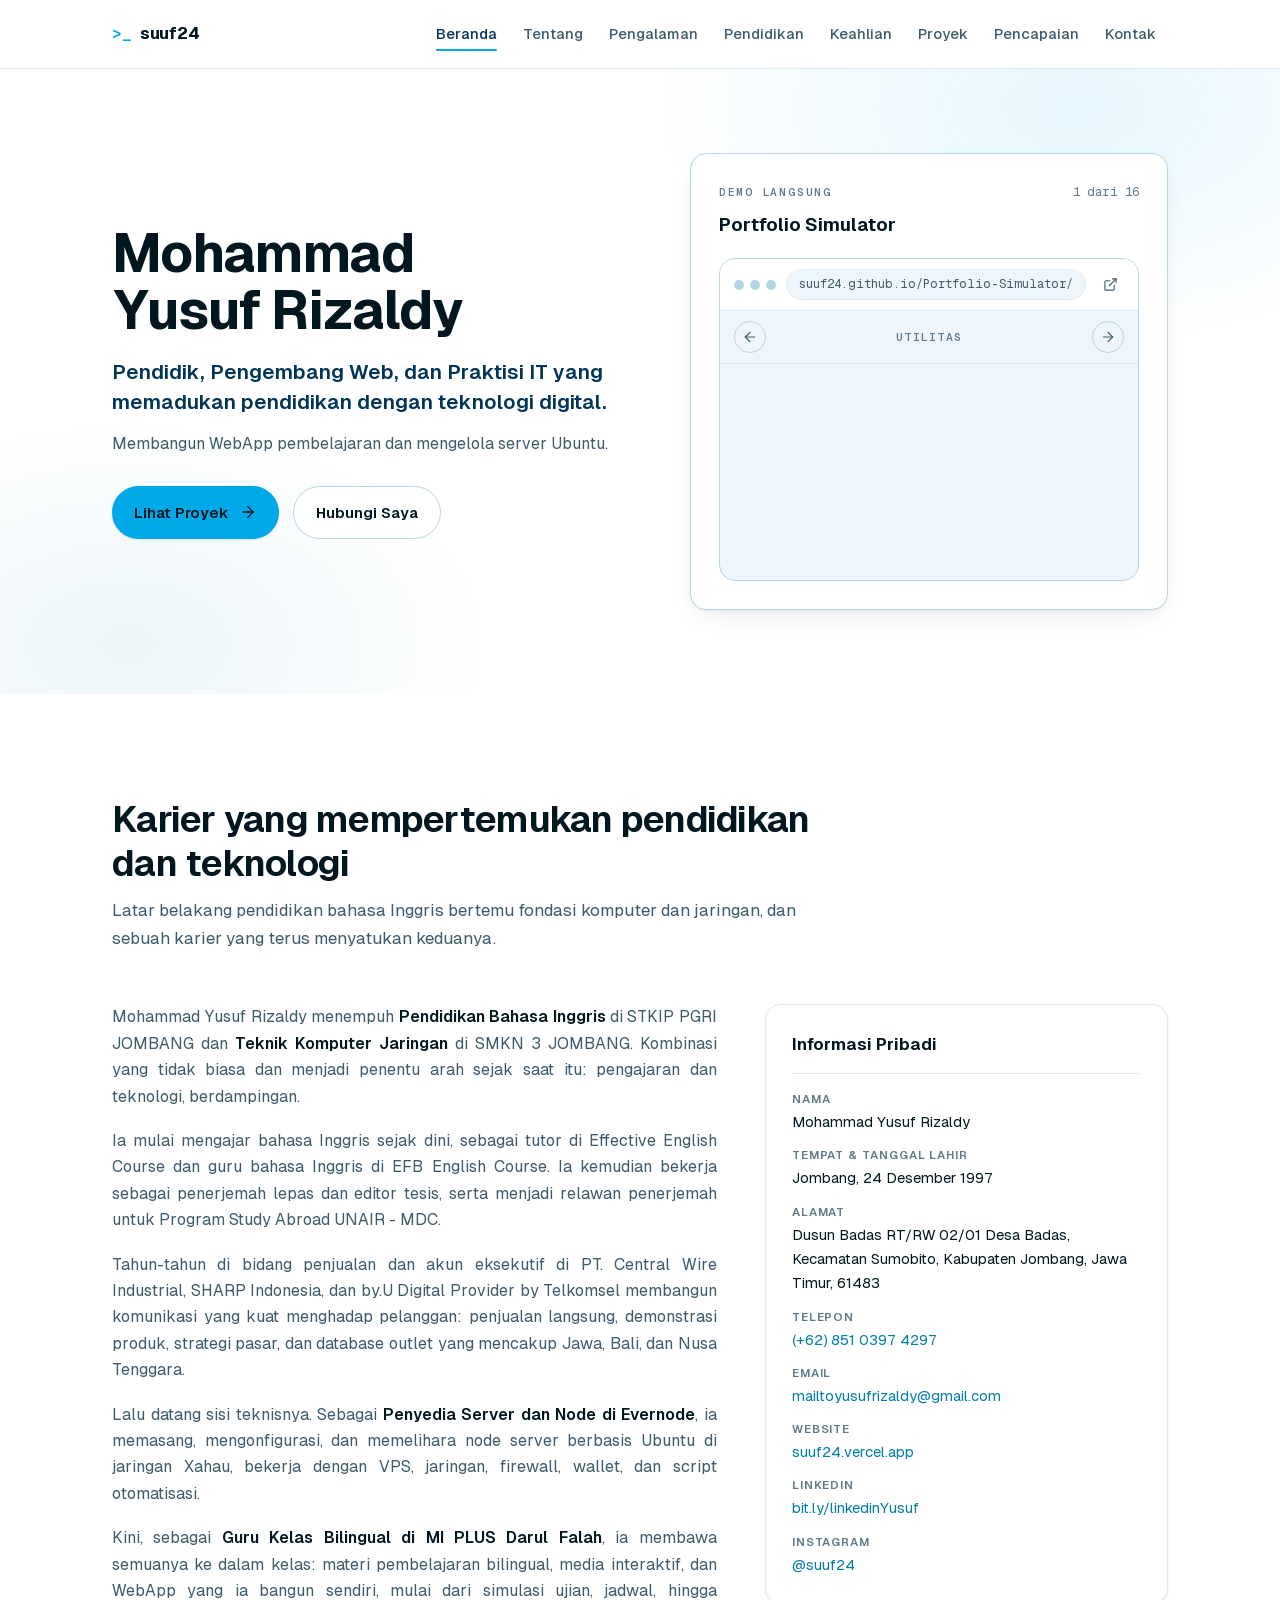
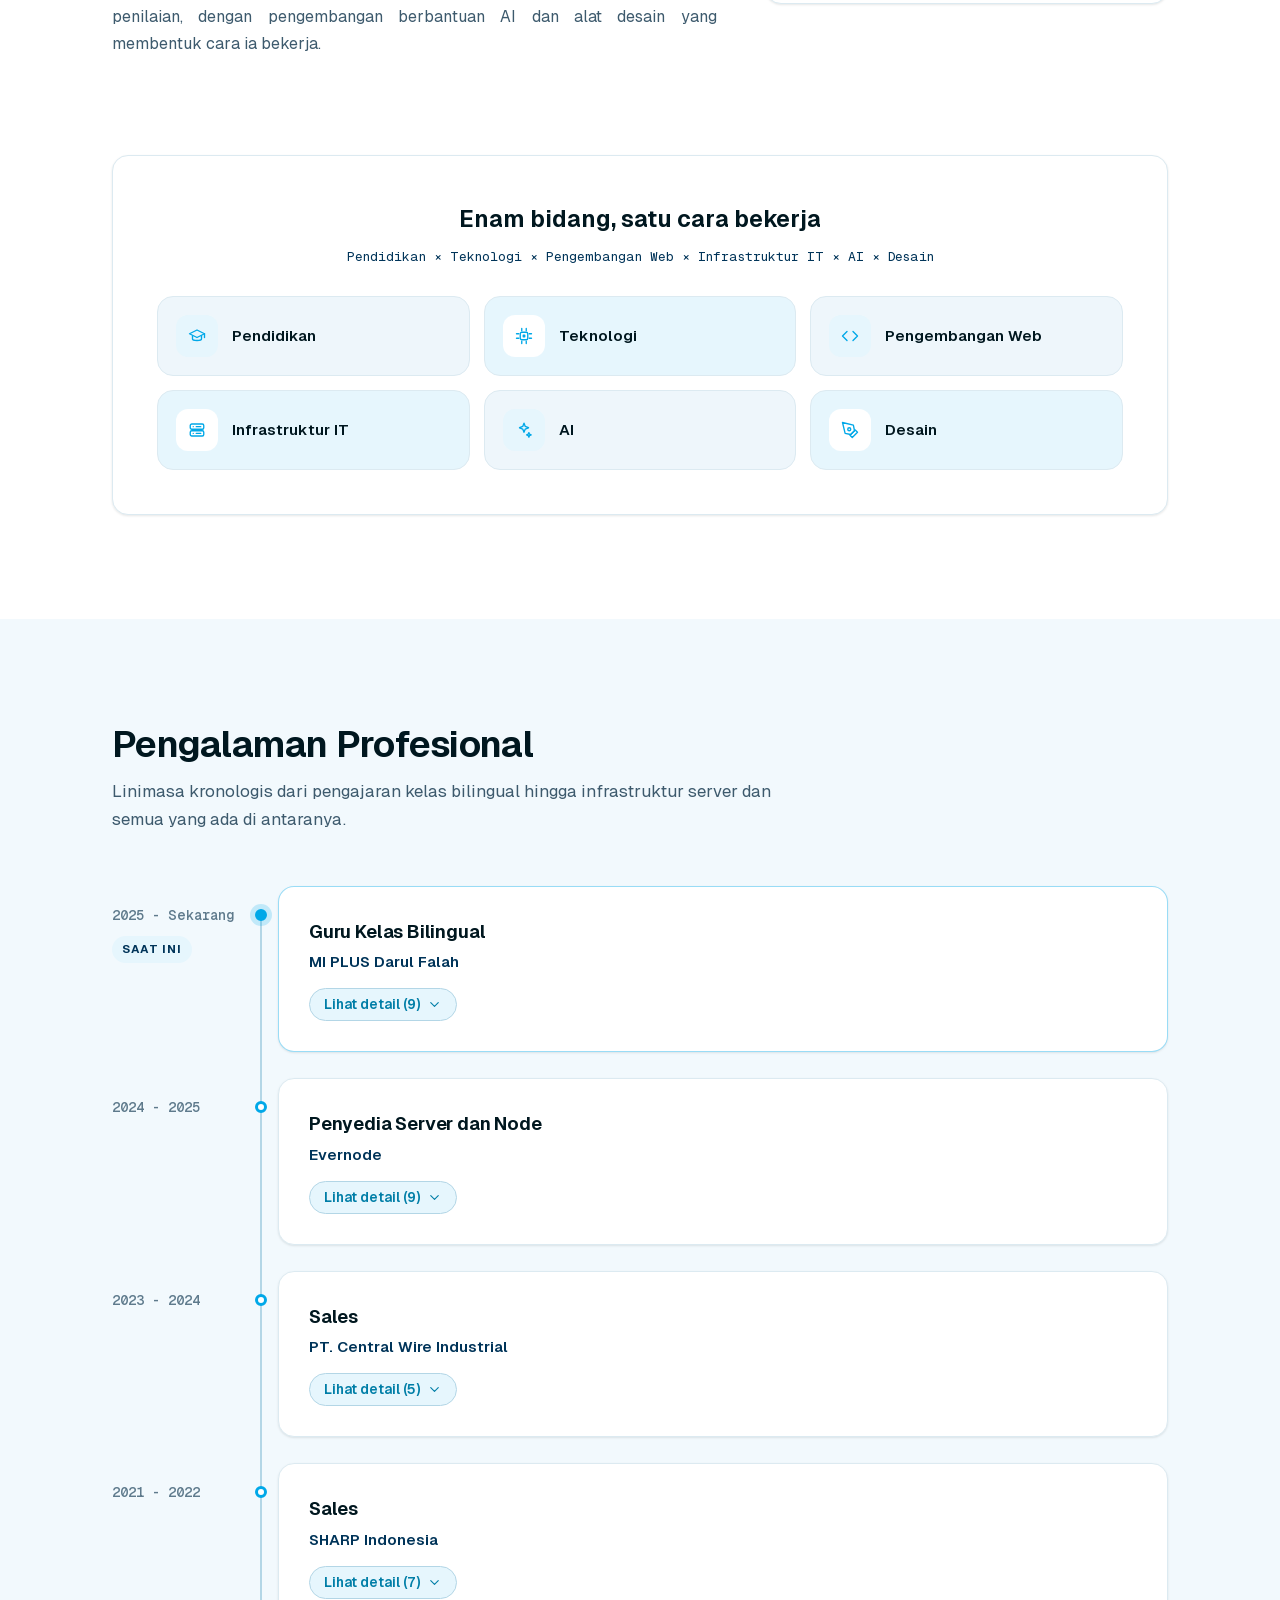
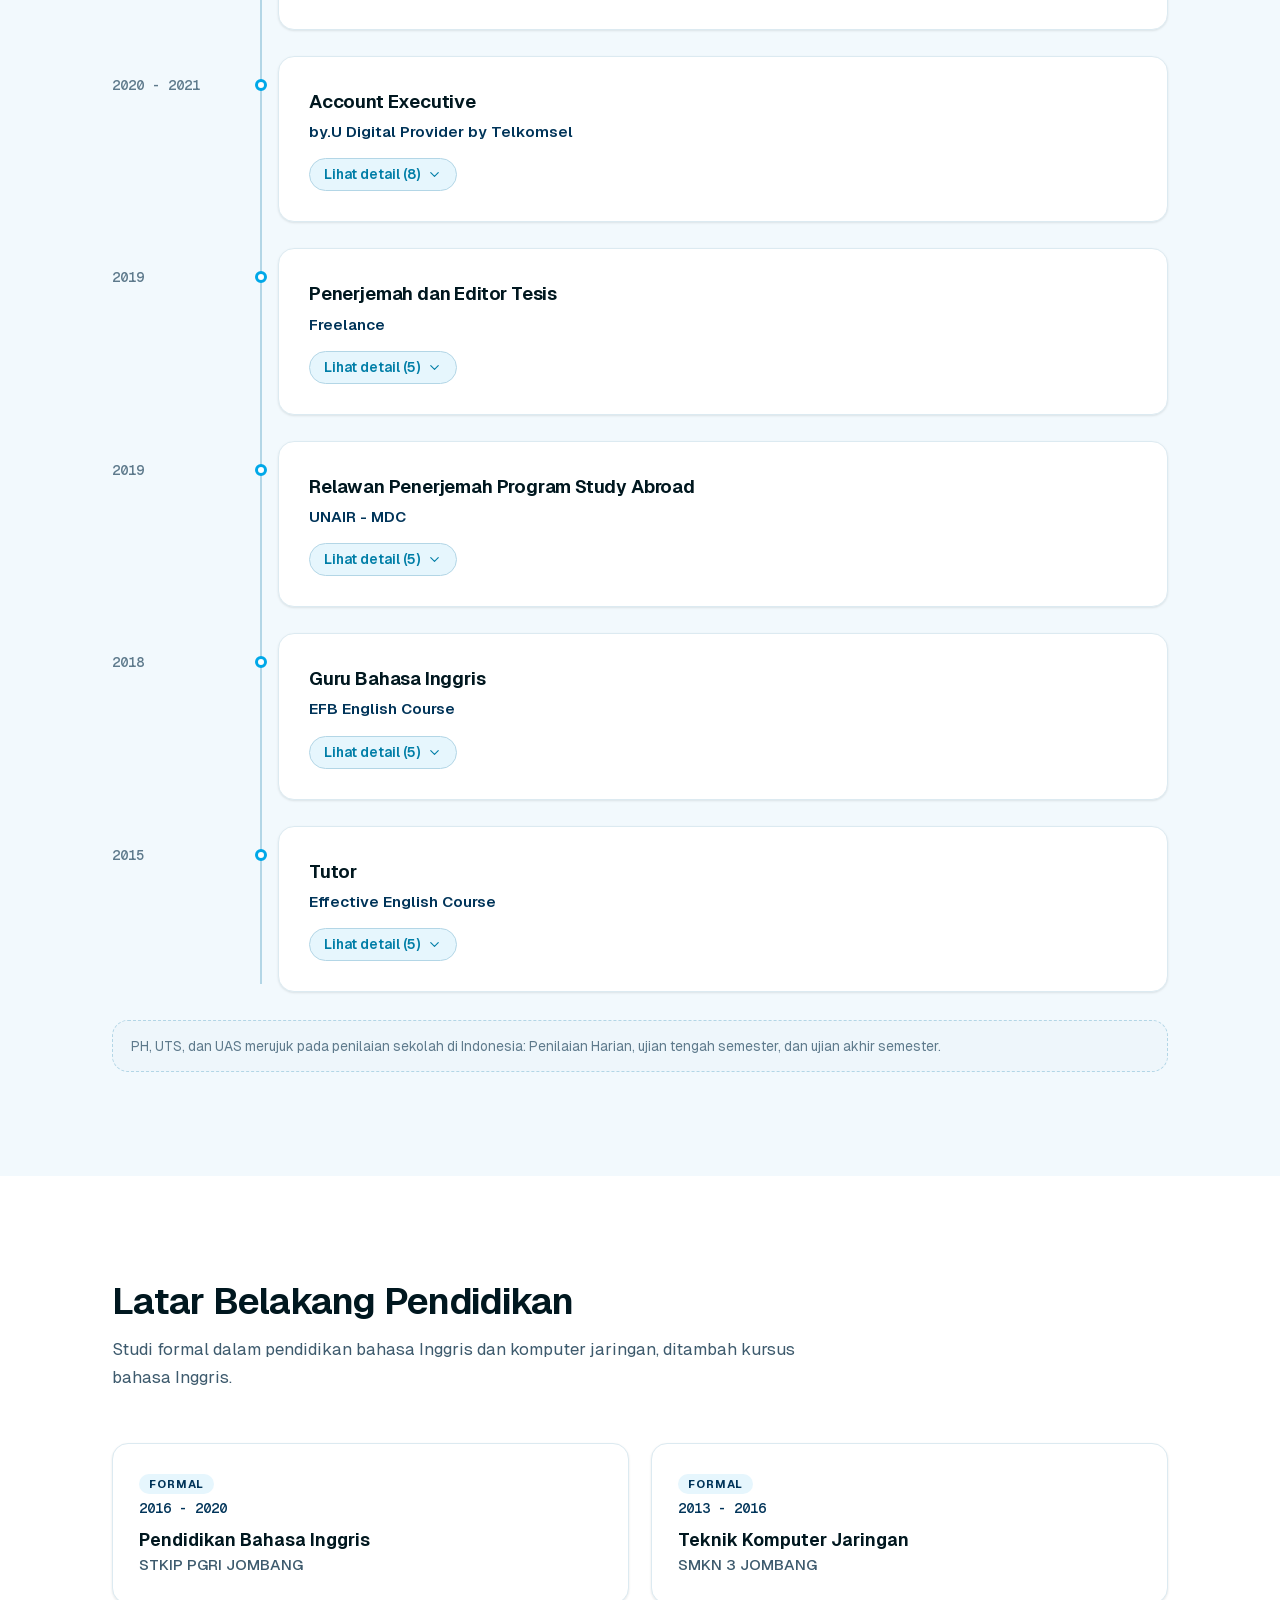
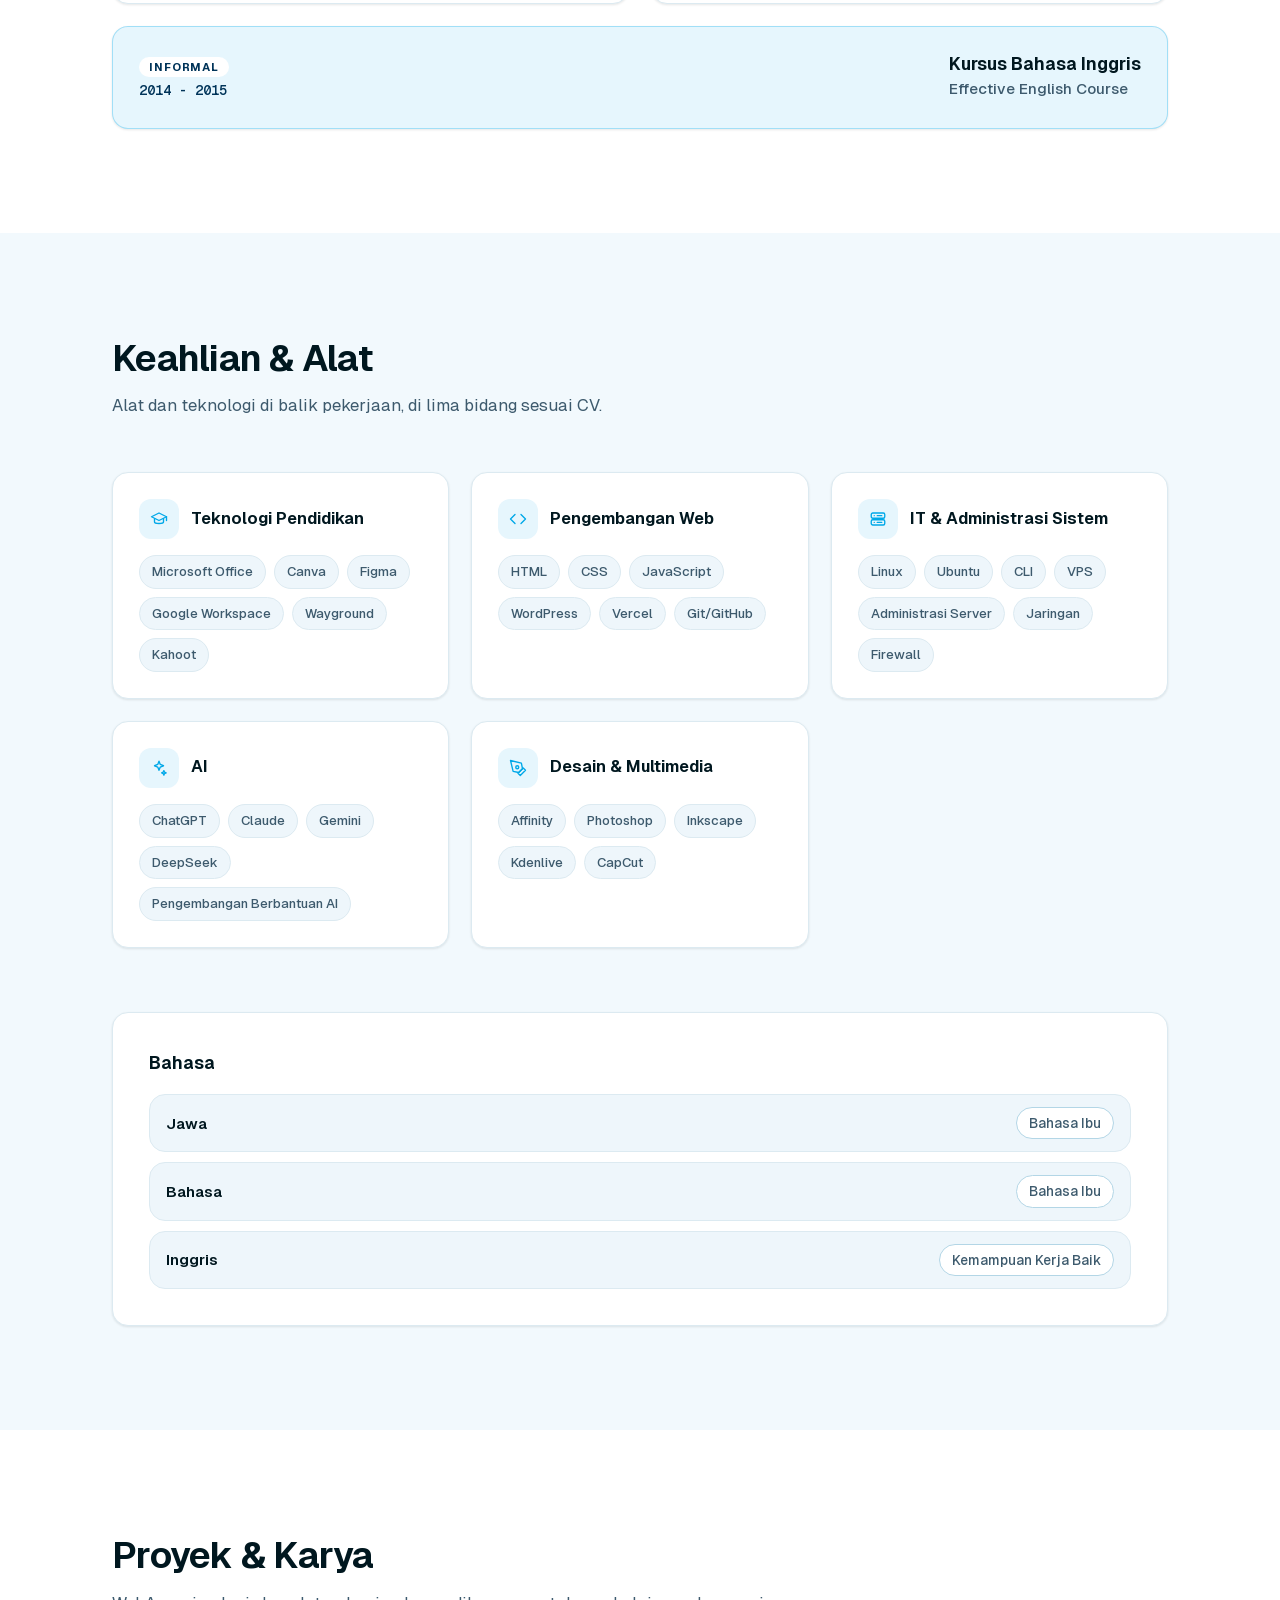
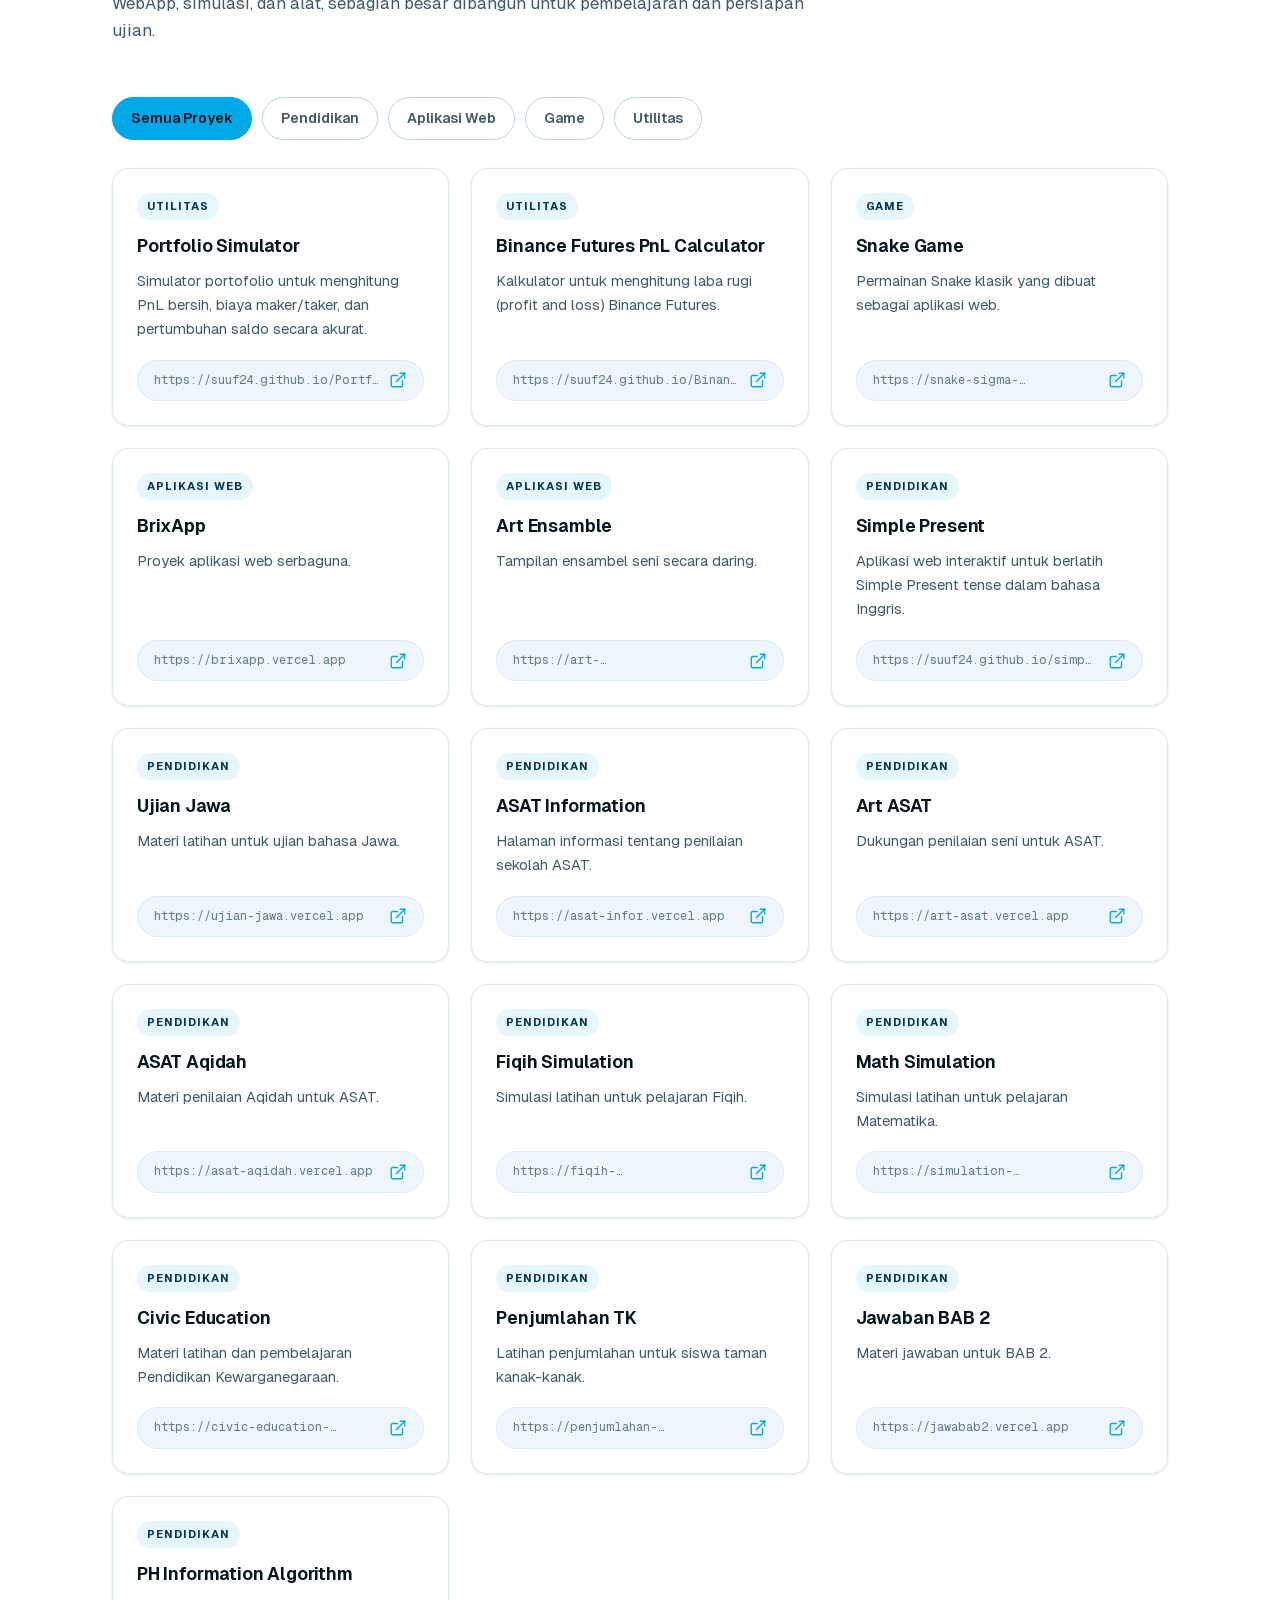
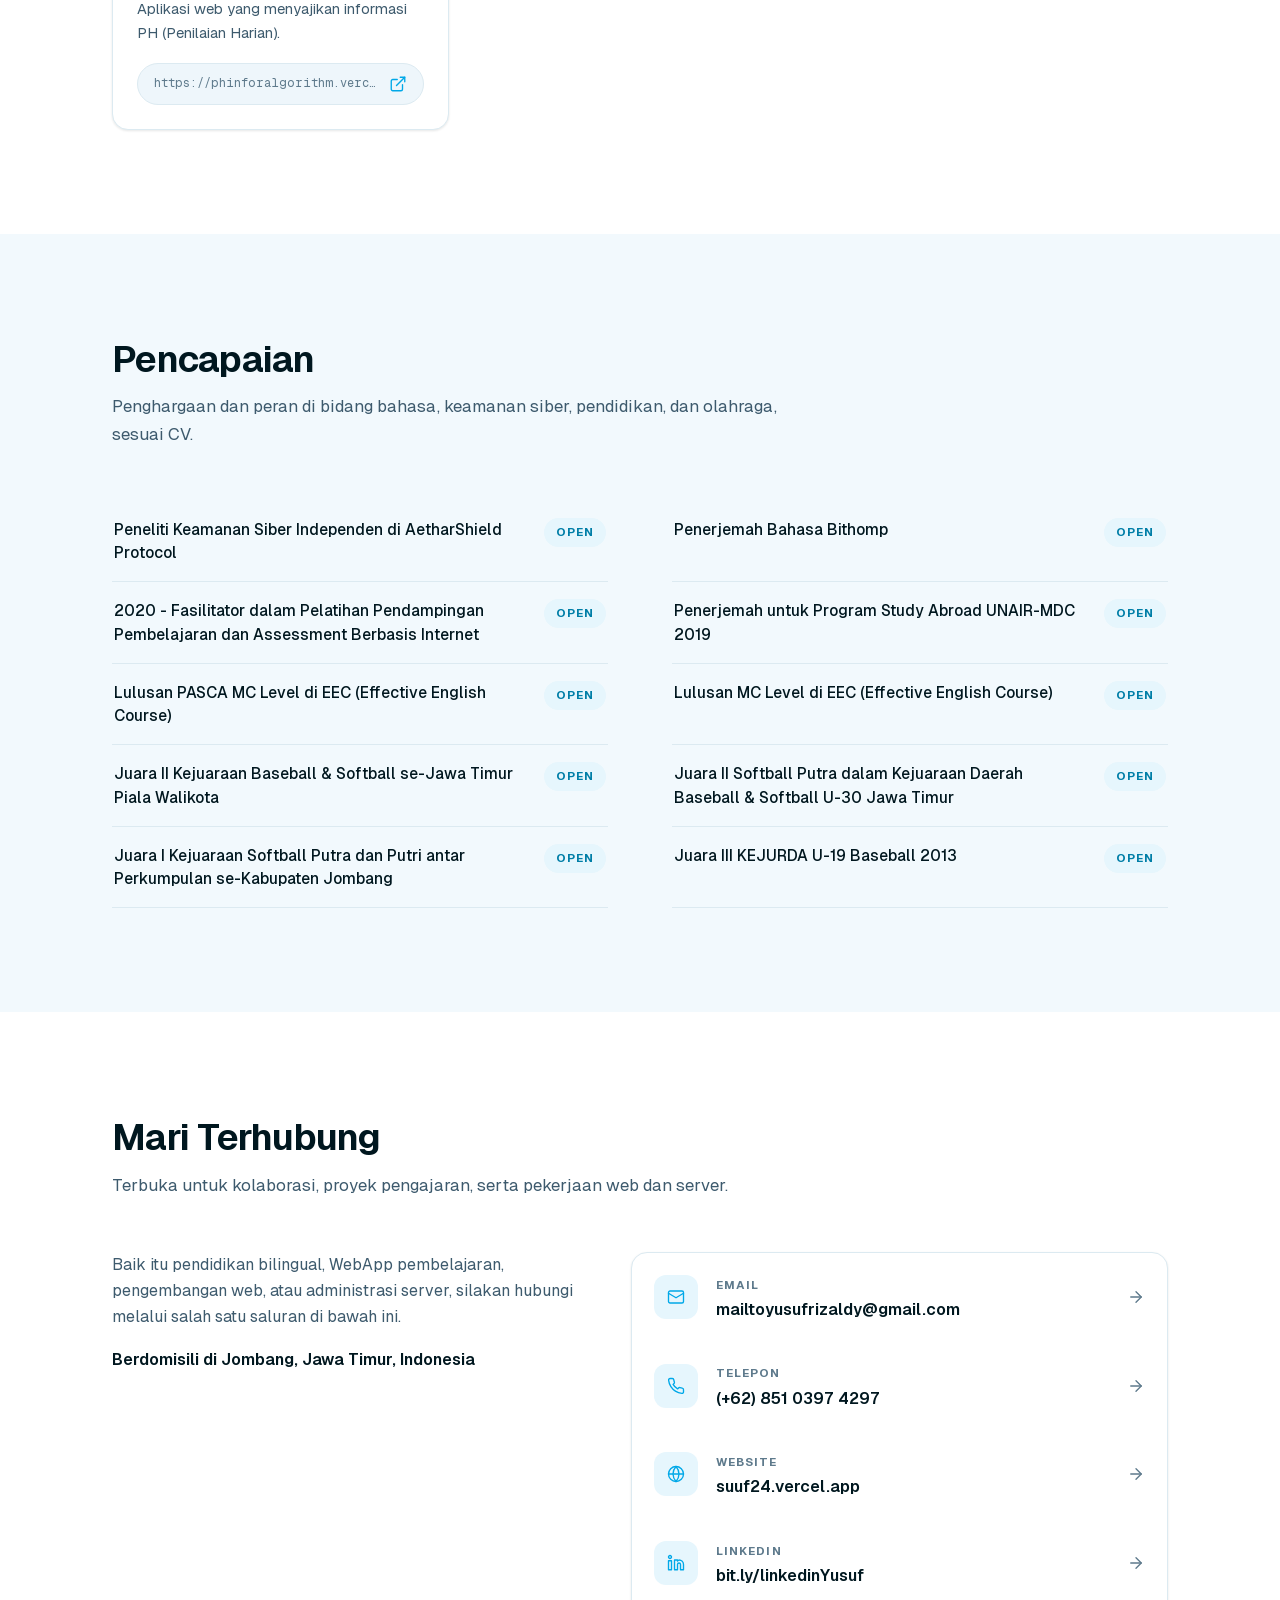
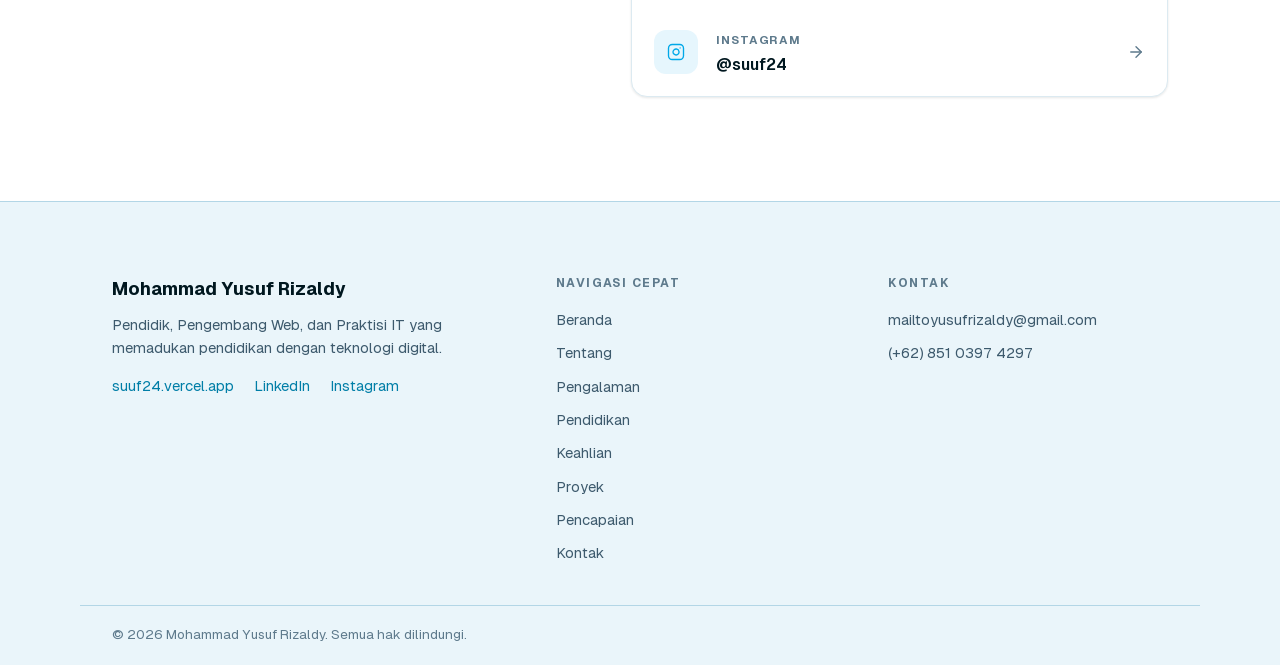
==== v1/index.html @ 939b323a "Tambahkan hero landing baru di root, pindahkan situs lama ke v1/, unggah Curriculum Vitae Landing pe" ====
<!DOCTYPE html>
<html lang="id">
<head>
  <meta charset="UTF-8" />
  <meta name="viewport" content="width=device-width, initial-scale=1.0" />
  <title>Mohammad Yusuf Rizaldy - Pendidik, Pengembang Web &amp; Praktisi IT</title>

  <meta name="description" content="Mohammad Yusuf Rizaldy, pendidik bilingual, pengembang web, dan praktisi IT dari Jombang, Jawa Timur. Memadukan pendidikan dengan teknologi digital: pengajaran bilingual, WebApp pembelajaran, pengembangan web, pengembangan berbantuan AI, dan administrasi server." />
  <meta name="author" content="Mohammad Yusuf Rizaldy" />
  <link rel="canonical" href="https://suuf24.vercel.app/" />

  <!-- Open Graph -->
  <meta property="og:type" content="website" />
  <meta property="og:url" content="https://suuf24.vercel.app/" />
  <meta property="og:title" content="Mohammad Yusuf Rizaldy - Pendidik, Pengembang Web &amp; Praktisi IT" />
  <meta property="og:description" content="Pendidik bilingual, pengembang web, dan praktisi IT yang memadukan pendidikan dengan teknologi digital: pengajaran, WebApp pembelajaran, pengembangan web, pengembangan berbantuan AI, dan administrasi server." />
  <meta property="og:site_name" content="Mohammad Yusuf Rizaldy" />

  <!-- Twitter / X card -->
  <meta name="twitter:card" content="summary" />
  <meta name="twitter:title" content="Mohammad Yusuf Rizaldy - Pendidik, Pengembang Web &amp; Praktisi IT" />
  <meta name="twitter:description" content="Pendidik bilingual, pengembang web, dan praktisi IT yang memadukan pendidikan dengan teknologi digital." />

  <meta name="theme-color" content="#ffffff" />
  <link rel="icon" type="image/svg+xml" href="favicon.svg" />

  <link rel="stylesheet" href="css/styles.css" />
</head>
<body>
  <a class="skip-link" href="#main">Lewati ke konten utama</a>

  <!-- ============ NAVIGASI ============ -->
  <header class="site-header" id="site-header">
    <nav class="nav container" aria-label="Navigasi utama">
      <a class="brand" href="#home" aria-label="Mohammad Yusuf Rizaldy, kembali ke atas">
        <span class="brand-mark" aria-hidden="true">&gt;_</span>
        <span class="brand-name">suuf24</span>
      </a>

      <ul class="nav-list" id="nav-list"></ul>

      <button class="nav-toggle" id="nav-toggle" aria-expanded="false" aria-controls="nav-list">
        <span class="nav-toggle-icon" aria-hidden="true"></span>
        <span class="sr-only">Menu</span>
      </button>
    </nav>
  </header>

  <main id="main">
    <!-- ============ BERANDA ============ -->
    <section class="hero" id="home" aria-labelledby="hero-title">
      <div class="hero-bg" aria-hidden="true"></div>
      <div class="container hero-inner">
        <div class="hero-copy reveal">
          <h1 class="hero-title" id="hero-title">Mohammad<br />Yusuf Rizaldy</h1>
          <p class="hero-positioning">Pendidik, Pengembang Web, dan Praktisi IT yang memadukan pendidikan dengan teknologi digital.</p>
          <p class="hero-intro">Membangun WebApp pembelajaran dan mengelola server Ubuntu.</p>
          <div class="hero-actions">
            <a class="btn btn-primary" href="#projects">
              Lihat Proyek
              <svg class="icon" aria-hidden="true"><use href="#i-arrow-right"></use></svg>
            </a>
            <a class="btn btn-ghost" href="#contact">Hubungi Saya</a>
          </div>
        </div>

        <div class="hero-visual reveal">
          <div class="demo" role="region" aria-label="Pemutar proyek, coba proyek langsung">
            <div class="demo-head">
              <span class="demo-kicker">Demo Langsung</span>
              <span class="demo-count" id="player-count">1 dari 15</span>
            </div>
            <h2 class="demo-title" id="player-name">Simple Present</h2>
            <div class="browser">
              <div class="browser-bar">
                <span class="browser-dots" aria-hidden="true"><i></i><i></i><i></i></span>
                <span class="browser-url" id="player-url"></span>
                <a
                  class="browser-ext"
                  id="player-ext"
                  href="#"
                  target="_blank"
                  rel="noopener noreferrer"
                  aria-label="Buka proyek saat ini di tab baru"
                >
                  <svg class="icon" aria-hidden="true"><use href="#i-external"></use></svg>
                </a>
              </div>
              <div class="browser-toolbar">
                <button type="button" class="browser-nav prev" id="player-prev" aria-label="Proyek sebelumnya">
                  <svg class="icon" aria-hidden="true"><use href="#i-arrow-right"></use></svg>
                </button>
                <span class="browser-cat" id="player-cat">Pendidikan</span>
                <button type="button" class="browser-nav" id="player-next" aria-label="Proyek berikutnya">
                  <svg class="icon" aria-hidden="true"><use href="#i-arrow-right"></use></svg>
                </button>
              </div>
              <div class="browser-viewport">
                <iframe id="player-frame" title="Pratinjau proyek" loading="lazy"></iframe>
                <div class="browser-loading" aria-hidden="true"><span class="browser-loading-bar"></span></div>
              </div>
            </div>
          </div>
        </div>
      </div>
    </section>

    <!-- ============ TENTANG ============ -->
    <section class="section" id="about" aria-labelledby="about-title">
      <div class="container">
        <div class="section-head reveal">
          <h2 class="section-title" id="about-title">Karier yang mempertemukan pendidikan dan teknologi</h2>
          <p class="section-lead">
            Latar belakang pendidikan bahasa Inggris bertemu fondasi komputer dan jaringan, dan sebuah
            karier yang terus menyatukan keduanya.
          </p>
        </div>

        <div class="about-grid">
          <div class="about-story reveal">
            <p>
              Mohammad Yusuf Rizaldy menempuh <strong>Pendidikan Bahasa Inggris</strong> di STKIP PGRI JOMBANG
              dan <strong>Teknik Komputer Jaringan</strong> di SMKN 3 JOMBANG. Kombinasi yang tidak biasa dan
              menjadi penentu arah sejak saat itu: pengajaran dan teknologi, berdampingan.
            </p>
            <p>
              Ia mulai mengajar bahasa Inggris sejak dini, sebagai tutor di Effective English Course dan guru
              bahasa Inggris di EFB English Course. Ia kemudian bekerja sebagai penerjemah lepas dan editor
              tesis, serta menjadi relawan penerjemah untuk Program Study Abroad UNAIR - MDC.
            </p>
            <p>
              Tahun-tahun di bidang penjualan dan akun eksekutif di PT. Central Wire Industrial, SHARP Indonesia,
              dan by.U Digital Provider by Telkomsel membangun komunikasi yang kuat menghadap pelanggan:
              penjualan langsung, demonstrasi produk, strategi pasar, dan database outlet yang mencakup Jawa,
              Bali, dan Nusa Tenggara.
            </p>
            <p>
              Lalu datang sisi teknisnya. Sebagai <strong>Penyedia Server dan Node di Evernode</strong>, ia memasang,
              mengonfigurasi, dan memelihara node server berbasis Ubuntu di jaringan Xahau, bekerja dengan VPS,
              jaringan, firewall, wallet, dan script otomatisasi.
            </p>
            <p>
              Kini, sebagai <strong>Guru Kelas Bilingual di MI PLUS Darul Falah</strong>, ia membawa semuanya ke dalam
              kelas: materi pembelajaran bilingual, media interaktif, dan WebApp yang ia bangun sendiri, mulai dari
              simulasi ujian, jadwal, hingga penilaian, dengan pengembangan berbantuan AI dan alat desain yang
              membentuk cara ia bekerja.
            </p>
          </div>

          <aside class="about-card reveal" aria-label="Informasi pribadi">
            <h3 class="about-card-title">Informasi Pribadi</h3>
            <dl class="info-list" id="personal-info"></dl>
          </aside>
        </div>

        <!-- Konsep irisan bidang -->
        <div class="intersection reveal" aria-labelledby="intersection-title">
          <div class="intersection-head">
            <h3 class="intersection-title" id="intersection-title">Enam bidang, satu cara bekerja</h3>
            <p>Pendidikan &times; Teknologi &times; Pengembangan Web &times; Infrastruktur IT &times; AI &times; Desain</p>
          </div>
          <div class="intersection-grid" id="domains-grid"></div>
        </div>
      </div>
    </section>

    <!-- ============ PENGALAMAN ============ -->
    <section class="section section-alt" id="experience" aria-labelledby="experience-title">
      <div class="container">
        <div class="section-head reveal">
          <h2 class="section-title" id="experience-title">Pengalaman Profesional</h2>
          <p class="section-lead">Linimasa kronologis dari pengajaran kelas bilingual hingga infrastruktur server dan semua yang ada di antaranya.</p>
        </div>
        <div class="timeline" id="experience-list"></div>
        <p class="timeline-note reveal">
          PH, UTS, dan UAS merujuk pada penilaian sekolah di Indonesia: Penilaian Harian,
          ujian tengah semester, dan ujian akhir semester.
        </p>
      </div>
    </section>

    <!-- ============ PENDIDIKAN ============ -->
    <section class="section" id="education" aria-labelledby="education-title">
      <div class="container">
        <div class="section-head reveal">
          <h2 class="section-title" id="education-title">Latar Belakang Pendidikan</h2>
          <p class="section-lead">Studi formal dalam pendidikan bahasa Inggris dan komputer jaringan, ditambah kursus bahasa Inggris.</p>
        </div>
        <div class="edu-grid" id="education-list"></div>
      </div>
    </section>

    <!-- ============ KEAHLIAN ============ -->
    <section class="section section-alt" id="skills" aria-labelledby="skills-title">
      <div class="container">
        <div class="section-head reveal">
          <h2 class="section-title" id="skills-title">Keahlian &amp; Alat</h2>
          <p class="section-lead">Alat dan teknologi di balik pekerjaan, di lima bidang sesuai CV.</p>
        </div>
        <div class="skills-grid" id="skills-list"></div>

        <div class="languages reveal">
          <h3 class="languages-title">Bahasa</h3>
          <ul class="languages-list" id="languages-list"></ul>
        </div>
      </div>
    </section>

    <!-- ============ PROYEK ============ -->
    <section class="section" id="projects" aria-labelledby="projects-title">
      <div class="container">
        <div class="section-head reveal">
          <h2 class="section-title" id="projects-title">Proyek &amp; Karya</h2>
          <p class="section-lead">WebApp, simulasi, dan alat, sebagian besar dibangun untuk pembelajaran dan persiapan ujian.</p>
        </div>

        <div class="filters reveal" role="group" aria-label="Filter proyek" id="project-filters"></div>
        <div class="projects-grid" id="projects-list"></div>
      </div>
    </section>

    <!-- ============ PENCAPAIAN ============ -->
    <section class="section section-alt" id="achievements" aria-labelledby="achievements-title">
      <div class="container">
        <div class="section-head reveal">
          <h2 class="section-title" id="achievements-title">Pencapaian</h2>
          <p class="section-lead">Penghargaan dan peran di bidang bahasa, keamanan siber, pendidikan, dan olahraga, sesuai CV.</p>
        </div>
        <ol class="achievements-list" id="achievements-list"></ol>
      </div>
    </section>

    <!-- ============ KONTAK ============ -->
    <section class="section" id="contact" aria-labelledby="contact-title">
      <div class="container">
        <div class="section-head reveal">
          <h2 class="section-title" id="contact-title">Mari Terhubung</h2>
          <p class="section-lead">Terbuka untuk kolaborasi, proyek pengajaran, serta pekerjaan web dan server.</p>
        </div>

        <div class="contact-grid reveal">
          <div class="contact-intro">
            <p>
              Baik itu pendidikan bilingual, WebApp pembelajaran, pengembangan web, atau administrasi
              server, silakan hubungi melalui salah satu saluran di bawah ini.
            </p>
            <p class="contact-loc">
              Berdomisili di Jombang, Jawa Timur, Indonesia
            </p>
          </div>
          <ul class="contact-list" id="contact-list"></ul>
        </div>
      </div>
    </section>
  </main>

  <!-- ============ FOOTER ============ -->
  <footer class="site-footer" aria-labelledby="footer-title">
    <div class="container footer-grid">
      <div class="footer-brand">
        <p class="footer-name" id="footer-title">Mohammad Yusuf Rizaldy</p>
        <p class="footer-pos">Pendidik, Pengembang Web, dan Praktisi IT yang memadukan pendidikan dengan teknologi digital.</p>
        <p class="footer-links">
          <a href="https://suuf24.vercel.app" target="_blank" rel="noopener noreferrer">suuf24.vercel.app</a>
          <a href="https://bit.ly/linkedinYusuf" target="_blank" rel="noopener noreferrer">LinkedIn</a>
          <a href="https://www.instagram.com/suuf24/" target="_blank" rel="noopener noreferrer">Instagram</a>
        </p>
      </div>
      <nav class="footer-nav" aria-label="Navigasi footer">
        <p class="footer-label">Navigasi Cepat</p>
        <ul id="footer-nav-list"></ul>
      </nav>
      <div class="footer-contact">
        <p class="footer-label">Kontak</p>
        <ul>
          <li><a href="mailto:mailtoyusufrizaldy@gmail.com">mailtoyusufrizaldy@gmail.com</a></li>
          <li><a href="tel:+6285103974297">(+62) 851 0397 4297</a></li>
        </ul>
      </div>
    </div>
    <div class="container footer-bottom">
      <p>&copy; <span id="year">2026</span> Mohammad Yusuf Rizaldy. Semua hak dilindungi.</p>
    </div>
  </footer>

  <!-- ============ SPRITE IKON ============ -->
  <svg xmlns="http://www.w3.org/2000/svg" style="display:none" aria-hidden="true">
    <defs>
      <symbol id="i-education" viewBox="0 0 24 24"><path d="M22 9 12 4 2 9l10 5 10-5z"/><path d="M6 11.5V16c0 1.1 2.7 2 6 2s6-.9 6-2v-4.5"/><path d="M22 9v5"/></symbol>
      <symbol id="i-technology" viewBox="0 0 24 24"><rect x="7" y="7" width="10" height="10" rx="2"/><rect x="11" y="11" width="2" height="2"/><path d="M9 2v3M15 2v3M9 19v3M15 19v3M2 9h3M2 15h3M19 9h3M19 15h3"/></symbol>
      <symbol id="i-web" viewBox="0 0 24 24"><polyline points="8 6 2 12 8 18"/><polyline points="16 6 22 12 16 18"/></symbol>
      <symbol id="i-server" viewBox="0 0 24 24"><rect x="3" y="4" width="18" height="7" rx="2"/><rect x="3" y="13" width="18" height="7" rx="2"/><path d="M7 7.5h.01M7 16.5h.01M11 7.5h6M11 16.5h6"/></symbol>
      <symbol id="i-ai" viewBox="0 0 24 24"><path d="M12 3l1.7 4.3L18 9l-4.3 1.7L12 15l-1.7-4.3L6 9l4.3-1.7L12 3z"/><path d="M18.5 15.5l.9 2.1 2.1.9-2.1.9-.9 2.1-.9-2.1-2.1-.9 2.1-.9.9-2.1z"/></symbol>
      <symbol id="i-design" viewBox="0 0 24 24"><path d="M12 19l7-7 3 3-7 7-3-3z"/><path d="M18 13l-1.5-7.5L2 2l3.5 14.5L13 18l5-5z"/><circle cx="11" cy="11" r="2"/></symbol>
      <symbol id="i-arrow-right" viewBox="0 0 24 24"><line x1="5" y1="12" x2="19" y2="12"/><polyline points="12 5 19 12 12 19"/></symbol>
      <symbol id="i-chevron-down" viewBox="0 0 24 24"><polyline points="6 9 12 15 18 9"/></symbol>
      <symbol id="i-external" viewBox="0 0 24 24"><path d="M18 13v6a2 2 0 0 1-2 2H5a2 2 0 0 1-2-2V8a2 2 0 0 1 2-2h6"/><polyline points="15 3 21 3 21 9"/><line x1="10" y1="14" x2="21" y2="3"/></symbol>
      <symbol id="i-mail" viewBox="0 0 24 24"><rect x="2" y="4" width="20" height="16" rx="2"/><path d="m22 7-10 6L2 7"/></symbol>
      <symbol id="i-phone" viewBox="0 0 24 24"><path d="M22 16.92v3a2 2 0 0 1-2.18 2 19.79 19.79 0 0 1-8.63-3.07 19.5 19.5 0 0 1-6-6A19.79 19.79 0 0 1 2.12 4.18 2 2 0 0 1 4.11 2h3a2 2 0 0 1 2 1.72c.13.96.36 1.9.7 2.81a2 2 0 0 1-.45 2.11L8.09 9.91a16 16 0 0 0 6 6l1.27-1.27a2 2 0 0 1 2.11-.45c.91.34 1.85.57 2.81.7A2 2 0 0 1 22 16.92z"/></symbol>
      <symbol id="i-globe" viewBox="0 0 24 24"><circle cx="12" cy="12" r="10"/><line x1="2" y1="12" x2="22" y2="12"/><path d="M12 2a15.3 15.3 0 0 1 4 10 15.3 15.3 0 0 1-4 10 15.3 15.3 0 0 1-4-10 15.3 15.3 0 0 1 4-10z"/></symbol>
      <symbol id="i-linkedin" viewBox="0 0 24 24"><path d="M16 8a6 6 0 0 1 6 6v7h-4v-7a2 2 0 0 0-2-2 2 2 0 0 0-2 2v7h-4V8h4v1.5A5.98 5.98 0 0 1 16 8z"/><rect x="2" y="9" width="4" height="12"/><circle cx="4" cy="4" r="2"/></symbol>
      <symbol id="i-instagram" viewBox="0 0 24 24"><rect x="2" y="2" width="20" height="20" rx="5"/><path d="M16 11.37A4 4 0 1 1 12.63 8 4 4 0 0 1 16 11.37z"/><line x1="17.5" y1="6.5" x2="17.51" y2="6.5"/></symbol>
    </defs>
  </svg>

  <script src="js/data.js"></script>
  <script src="js/main.js"></script>
</body>
</html>
---- v1/css/styles.css ----
/* ============================================================
   Mohammad Yusuf Rizaldy - Personal Portfolio
   Design system: Geist type, one cyan accent (#00a8e8),
   bright-only palette #ffffff / #00171f / #003459 / #007ea7 / #00a8e8,
   16px cards, pill interactives.
   ============================================================ */

/* ---------- Fonts (self-hosted variable) ---------- */
@font-face {
  font-family: "Geist";
  src: url("../fonts/Geist-Variable.woff2") format("woff2");
  font-weight: 100 900;
  font-style: normal;
  font-display: swap;
}

@font-face {
  font-family: "Geist Mono";
  src: url("../fonts/GeistMono-Variable.woff2") format("woff2");
  font-weight: 100 900;
  font-style: normal;
  font-display: swap;
}

/* ---------- Tokens ---------- */
:root {
  color-scheme: light;

  --bg: #ffffff;
  --bg-alt: #f2f9fd;
  --surface: #ffffff;
  --surface-2: #eef6fb;
  --ink: #00171f;
  --ink-2: #3d5a6d;
  --ink-3: #5e7a8c;
  --line: #dceaf1;
  --line-strong: #b3d6e6;
  --accent: #00a8e8;
  --accent-link: #007ea7;
  --accent-strong: #003459;
  --accent-hover: #0091c2;
  --accent-soft: #e6f6fd;
  --accent-ink: #00171f;

  --header-bg: rgba(255, 255, 255, 0.86);
  --footer-bg: #eaf5fa;
  --footer-line: #b3d6e6;

  --radius-s: 10px;
  --radius-card: 16px;
  --radius-pill: 999px;

  --shadow-s: 0 1px 2px rgba(29, 33, 38, 0.05), 0 1px 3px rgba(29, 33, 38, 0.06);
  --shadow-m: 0 1px 2px rgba(29, 33, 38, 0.04), 0 10px 28px -12px rgba(29, 33, 38, 0.16);
  --shadow-lift: 0 2px 4px rgba(29, 33, 38, 0.05), 0 18px 40px -16px rgba(29, 33, 38, 0.22);

  --font-display: "Geist", ui-sans-serif, system-ui, -apple-system, "Segoe UI", Roboto, Arial, sans-serif;
  --font-body: "Geist", ui-sans-serif, system-ui, -apple-system, "Segoe UI", Roboto, Arial, sans-serif;
  --font-mono: "Geist Mono", ui-monospace, "SF Mono", "Cascadia Code", Consolas, monospace;

  --container: 1120px;
  --header-h: 68px;

  /* satu variabel untuk durasi semua animasi dan transisi; ubah di sini
     untuk mengganti durasi di seluruh situs sekaligus */
  --anim-dur: 0.75s;
}

/* Semua transisi & animasi memakai --anim-dur (default 1.5s). Override
   global ini diletakkan sebelum blok reduced-motion, jadi preferensi
   aksesibilitas tetap menang. */
*,
*::before,
*::after {
  transition-duration: var(--anim-dur) !important;
  animation-duration: var(--anim-dur) !important;
}

/* ---------- Reset ---------- */
*,
*::before,
*::after {
  box-sizing: border-box;
  margin: 0;
  padding: 0;
}

html {
  scroll-behavior: smooth;
  scroll-padding-top: calc(var(--header-h) + 16px);
  -webkit-text-size-adjust: 100%;
}

body {
  font-family: var(--font-body);
  font-size: 1rem;
  line-height: 1.65;
  color: var(--ink);
  background: var(--bg);
  -webkit-font-smoothing: antialiased;
  text-rendering: optimizeLegibility;
}

img,
svg {
  display: block;
  max-width: 100%;
}

a {
  color: var(--accent-link);
  text-decoration: none;
}

ul,
ol {
  list-style: none;
}

button {
  font: inherit;
  cursor: pointer;
  color: inherit;
  background: none;
  border: 0;
}

/* ---------- Accessibility helpers ---------- */
.sr-only {
  position: absolute;
  width: 1px;
  height: 1px;
  padding: 0;
  margin: -1px;
  overflow: hidden;
  clip: rect(0 0 0 0);
  white-space: nowrap;
  border: 0;
}

.skip-link {
  position: fixed;
  top: -100px;
  left: 16px;
  z-index: 200;
  padding: 10px 18px;
  background: var(--accent);
  color: var(--accent-ink);
  border-radius: var(--radius-s);
  font-weight: 600;
  transition: top 0.2s ease;
}

.skip-link:focus {
  top: 12px;
}

:focus-visible {
  outline: 2px solid var(--accent);
  outline-offset: 2px;
  border-radius: 4px;
}

::selection {
  background: var(--accent);
  color: var(--accent-ink);
}

/* ---------- Layout ---------- */
.container {
  width: 100%;
  max-width: var(--container);
  margin-inline: auto;
  padding-inline: clamp(20px, 4vw, 32px);
}

.section {
  padding-block: clamp(64px, 9vw, 104px);
}

.section-alt {
  background: var(--bg-alt);
}

.section-head {
  max-width: 700px;
  margin-bottom: clamp(36px, 5vw, 52px);
}

.section-title {
  font-family: var(--font-display);
  font-size: clamp(1.7rem, 3.4vw, 2.3rem);
  font-weight: 650;
  line-height: 1.18;
  letter-spacing: -0.02em;
  margin-bottom: 12px;
}

.section-lead {
  color: var(--ink-2);
  font-size: 1.05rem;
}

/* ---------- Icons ---------- */
.icon {
  width: 18px;
  height: 18px;
  stroke: currentColor;
  stroke-width: 1.8;
  fill: none;
  stroke-linecap: round;
  stroke-linejoin: round;
  flex-shrink: 0;
}

/* ---------- Header / Nav ---------- */
.site-header {
  position: sticky;
  top: 0;
  z-index: 100;
  background: var(--header-bg);
  -webkit-backdrop-filter: blur(10px);
  backdrop-filter: blur(10px);
  border-bottom: 1px solid var(--line);
}

.site-header.scrolled {
  box-shadow: var(--shadow-s);
}

.nav {
  display: flex;
  align-items: center;
  justify-content: space-between;
  gap: 16px;
  height: var(--header-h);
}

.brand {
  display: inline-flex;
  align-items: center;
  gap: 8px;
  font-family: var(--font-display);
  font-weight: 700;
  font-size: 1.05rem;
  color: var(--ink);
  letter-spacing: -0.01em;
}

.brand-mark {
  font-family: var(--font-mono);
  color: var(--accent);
  font-weight: 600;
}

.nav-list {
  display: flex;
  align-items: center;
  gap: 2px;
}

.nav-list a {
  display: block;
  padding: 8px 12px;
  border-radius: var(--radius-s);
  font-size: 0.92rem;
  font-weight: 500;
  color: var(--ink-2);
  position: relative;
  transition: color 0.18s ease, background-color 0.18s ease;
}

.nav-list a:hover {
  color: var(--ink);
  background: rgba(127, 140, 155, 0.12);
}

.nav-list a.active {
  color: var(--accent-strong);
}

.nav-list a.active::after {
  content: "";
  position: absolute;
  left: 12px;
  right: 12px;
  bottom: 3px;
  height: 2px;
  border-radius: 2px;
  background: var(--accent);
}

.nav-toggle {
  display: none;
  width: 44px;
  height: 44px;
  border-radius: var(--radius-s);
  align-items: center;
  justify-content: center;
  border: 1px solid var(--line-strong);
  background: var(--surface);
}

.nav-toggle-icon,
.nav-toggle-icon::before,
.nav-toggle-icon::after {
  display: block;
  width: 20px;
  height: 2px;
  border-radius: 2px;
  background: var(--ink);
  transition: transform 0.2s ease, opacity 0.2s ease;
  content: "";
}

.nav-toggle-icon::before {
  transform: translateY(-6px);
}

.nav-toggle-icon::after {
  transform: translateY(4px);
}

.nav-toggle[aria-expanded="true"] .nav-toggle-icon {
  background: transparent;
}

.nav-toggle[aria-expanded="true"] .nav-toggle-icon::before {
  transform: rotate(45deg) translateY(0);
}

.nav-toggle[aria-expanded="true"] .nav-toggle-icon::after {
  transform: rotate(-45deg) translateY(0);
}

/* ---------- Buttons ---------- */
.btn {
  display: inline-flex;
  align-items: center;
  justify-content: center;
  gap: 10px;
  padding: 13px 22px;
  border-radius: var(--radius-pill);
  font-weight: 600;
  font-size: 0.95rem;
  transition: transform 0.18s ease, box-shadow 0.18s ease, background-color 0.18s ease,
    border-color 0.18s ease, color 0.18s ease;
}

.btn:active {
  transform: scale(0.98);
}

.btn-sm {
  padding: 9px 16px;
  font-size: 0.88rem;
}

.btn-primary {
  background: var(--accent);
  color: var(--accent-ink);
  box-shadow: var(--shadow-s);
}

.btn-primary:hover {
  background: var(--accent-hover);
  transform: translateY(-1px);
  box-shadow: var(--shadow-m);
}

.btn-ghost {
  border: 1px solid var(--line-strong);
  background: var(--surface);
  color: var(--ink);
}

.btn-ghost:hover {
  border-color: var(--accent);
  color: var(--accent-strong);
  transform: translateY(-1px);
}

/* ---------- Hero ---------- */
.hero {
  position: relative;
  overflow: hidden;
}

.hero-bg {
  position: absolute;
  inset: 0;
  pointer-events: none;
  background:
    radial-gradient(600px 340px at 84% 6%, rgba(0, 168, 232, 0.1), transparent 70%),
    radial-gradient(520px 320px at 10% 92%, rgba(0, 126, 167, 0.08), transparent 70%);
}

.hero-inner {
  position: relative;
  display: grid;
  grid-template-columns: 1.05fr 0.95fr;
  gap: clamp(36px, 6vw, 72px);
  align-items: center;
  padding-block: clamp(44px, 7vw, 84px);
}

.hero-title {
  font-family: var(--font-display);
  font-size: clamp(2.4rem, 5vw, 3.4rem);
  font-weight: 700;
  line-height: 1.06;
  letter-spacing: -0.03em;
  margin-bottom: 18px;
}

.hero-positioning {
  font-family: var(--font-display);
  font-size: clamp(1.05rem, 1.8vw, 1.28rem);
  font-weight: 600;
  line-height: 1.45;
  color: var(--accent-strong);
  max-width: 36ch;
}

.hero-intro {
  margin-top: 14px;
  color: var(--ink-2);
  max-width: 46ch;
}

.hero-actions {
  display: flex;
  flex-wrap: wrap;
  gap: 14px;
  margin-top: 28px;
}

/* Hero visual - real working demo (not a fake screenshot) */
.hero-visual {
  display: flex;
  flex-direction: column;
  gap: 22px;
}

.demo {
  background: var(--surface);
  border: 1px solid var(--line-strong);
  border-radius: var(--radius-card);
  box-shadow: var(--shadow-m);
  padding: clamp(20px, 3vw, 28px);
}

.demo-head {
  display: flex;
  align-items: baseline;
  justify-content: space-between;
  gap: 12px;
}

.demo-kicker {
  font-family: var(--font-mono);
  font-size: 0.7rem;
  font-weight: 600;
  letter-spacing: 0.14em;
  text-transform: uppercase;
  color: var(--ink-3);
}

.demo-count {
  font-family: var(--font-mono);
  font-size: 0.78rem;
  color: var(--ink-3);
  white-space: nowrap;
}

.demo-title {
  font-family: var(--font-display);
  font-size: 1.18rem;
  font-weight: 650;
  margin: 6px 0 18px;
}

/* mini-browser project player - the hero demo is a second browser for the projects */
.browser {
  border: 1px solid var(--line-strong);
  border-radius: var(--radius-card);
  overflow: hidden;
  background: var(--surface-2);
}

.browser-bar {
  display: flex;
  align-items: center;
  gap: 10px;
  padding: 10px 14px;
  border-bottom: 1px solid var(--line);
  background: var(--surface);
}

.browser-dots {
  display: flex;
  gap: 6px;
  flex: none;
}

.browser-dots i {
  width: 10px;
  height: 10px;
  border-radius: 50%;
  background: var(--line-strong);
}

.browser-url {
  flex: 1;
  min-width: 0;
  font-family: var(--font-mono);
  font-size: 0.74rem;
  color: var(--ink-2);
  background: var(--surface-2);
  border: 1px solid var(--line);
  border-radius: var(--radius-pill);
  padding: 5px 12px;
  white-space: nowrap;
  overflow: hidden;
  text-overflow: ellipsis;
}

.browser-ext {
  flex: none;
  display: grid;
  place-items: center;
  width: 28px;
  height: 28px;
  border-radius: 50%;
  color: var(--ink-2);
  transition: color 0.18s ease, background-color 0.18s ease;
}

.browser-ext:hover {
  color: var(--accent);
  background: var(--surface-2);
}

.browser-ext .icon {
  width: 15px;
  height: 15px;
}

.browser-toolbar {
  display: flex;
  align-items: center;
  justify-content: space-between;
  gap: 10px;
  padding: 10px 14px;
  border-bottom: 1px solid var(--line);
}

.browser-nav {
  display: grid;
  place-items: center;
  width: 32px;
  height: 32px;
  border-radius: 50%;
  border: 1px solid var(--line-strong);
  background: var(--surface-2);
  color: var(--ink-2);
  cursor: pointer;
  transition: border-color 0.18s ease, color 0.18s ease, transform 0.18s ease;
}

.browser-nav:hover {
  border-color: var(--accent);
  color: var(--accent);
}

.browser-nav:active {
  transform: scale(0.94);
}

.browser-nav.prev .icon {
  transform: rotate(180deg);
}

.browser-nav .icon {
  width: 16px;
  height: 16px;
}

.browser-cat {
  font-family: var(--font-mono);
  font-size: 0.72rem;
  font-weight: 600;
  letter-spacing: 0.08em;
  text-transform: uppercase;
  color: var(--ink-3);
}

/* The live demo renders each project at a real desktop size and scales it
   down (--scale, 30% by default) so it looks like a miniature real desktop
   rather than a squeezed mobile-width site. --frame-w/h is the project's
   render size (1280x720 by default, or its own design width when set). */
.browser-viewport {
  position: relative;
  width: calc(var(--frame-w, 1280px) * var(--scale, 0.3));
  height: calc(var(--frame-h, 720px) * var(--scale, 0.3));
  margin-inline: auto;
  background: var(--surface-2);
  overflow: hidden;
  transition: opacity 0.16s ease;
}

.browser-viewport.switching {
  opacity: 0.25;
}

/* loading placeholder shown until the embedded project finishes loading */
.browser-loading {
  position: absolute;
  inset: 0;
  display: grid;
  place-items: center;
  background: var(--surface-2);
  z-index: 1;
  transition: opacity 0.2s ease;
}

.browser-loading.hide {
  opacity: 0;
  pointer-events: none;
}

.browser-loading-bar {
  position: relative;
  width: 42%;
  height: 4px;
  border-radius: var(--radius-pill);
  background: var(--line);
  overflow: hidden;
}

.browser-loading-bar::after {
  content: "";
  position: absolute;
  inset: 0;
  width: 40%;
  border-radius: var(--radius-pill);
  background: var(--accent);
  animation: browser-loading 1.1s ease-in-out infinite;
}

@keyframes browser-loading {
  0% {
    transform: translateX(-100%);
  }
  100% {
    transform: translateX(400%);
  }
}

.browser-viewport iframe {
  position: absolute;
  top: 0;
  left: 0;
  width: var(--frame-w, 1280px);
  height: var(--frame-h, 720px);
  transform: scale(var(--scale, 0.3));
  transform-origin: 0 0;
  border: 0;
  display: block;
  /* while the cursor is over the demo, scroll stays inside the mini-browser:
     its own content scrolls, but the main page never chains along */
  overscroll-behavior: contain;
}

/* ---------- About ---------- */
.about-grid {
  display: grid;
  grid-template-columns: 1.5fr 1fr;
  gap: clamp(28px, 4vw, 48px);
  align-items: start;
}

.about-story p {
  margin-bottom: 18px;
  color: var(--ink-2);
  text-align: justify;
  text-justify: inter-word;
}

.about-story strong {
  color: var(--ink);
  font-weight: 600;
}

.about-card {
  background: var(--surface);
  border: 1px solid var(--line);
  border-radius: var(--radius-card);
  padding: 26px;
  box-shadow: var(--shadow-s);
  position: sticky;
  top: calc(var(--header-h) + 24px);
}

.about-card-title {
  font-family: var(--font-display);
  font-size: 1.05rem;
  font-weight: 650;
  margin-bottom: 16px;
  padding-bottom: 14px;
  border-bottom: 1px solid var(--line);
}

.info-list {
  display: grid;
  gap: 12px;
}

.info-list div {
  display: flex;
  flex-direction: column;
  gap: 1px;
}

.info-list dt {
  font-size: 0.72rem;
  font-weight: 600;
  letter-spacing: 0.08em;
  text-transform: uppercase;
  color: var(--ink-3);
}

.info-list dd {
  font-size: 0.92rem;
  color: var(--ink);
  overflow-wrap: anywhere;
}

.info-list dd a:hover {
  text-decoration: underline;
}

/* Intersection concept */
.intersection {
  margin-top: clamp(48px, 7vw, 80px);
  border: 1px solid var(--line);
  border-radius: var(--radius-card);
  background: var(--surface);
  padding: clamp(28px, 5vw, 44px);
  box-shadow: var(--shadow-s);
}

.intersection-head {
  text-align: center;
  margin-bottom: 28px;
}

.intersection-title {
  font-family: var(--font-display);
  font-size: clamp(1.2rem, 2.4vw, 1.45rem);
  font-weight: 650;
  margin-bottom: 8px;
}

.intersection-head p {
  font-family: var(--font-mono);
  font-size: 0.82rem;
  color: var(--accent-strong);
}

.intersection-grid {
  display: grid;
  grid-template-columns: repeat(3, 1fr);
  gap: 14px;
}

.domain-card {
  display: flex;
  align-items: center;
  gap: 14px;
  padding: 18px;
  border: 1px solid var(--line);
  border-radius: var(--radius-card);
  background: var(--surface-2);
  transition: transform 0.18s ease, border-color 0.18s ease, box-shadow 0.18s ease;
}

.domain-card:nth-child(even) {
  background: var(--accent-soft);
}

.domain-card:hover {
  transform: translateY(-2px);
  border-color: var(--line-strong);
  box-shadow: var(--shadow-s);
}

.domain-card-icon {
  width: 42px;
  height: 42px;
  border-radius: 12px;
  display: flex;
  align-items: center;
  justify-content: center;
  background: var(--accent-soft);
  color: var(--accent);
  flex-shrink: 0;
}

.domain-card:nth-child(even) .domain-card-icon {
  background: var(--surface);
}

.domain-card h4 {
  font-size: 0.95rem;
  font-weight: 600;
  line-height: 1.3;
}

/* ---------- Experience timeline ---------- */
.timeline {
  position: relative;
  display: grid;
  gap: 26px;
}

.timeline::before {
  content: "";
  position: absolute;
  /* starts at the first dot center: dot top (23px) + half dot height (6px) */
  top: 29px;
  bottom: 8px;
  left: 148px;
  width: 2px;
  background: var(--line-strong);
}

/* live scroll-linked timeline: the line fills with the accent and each dot
   lights up as its item passes through the viewport. Purely CSS scroll-driven
   animation (no scroll listeners); older browsers keep the static design. */
@supports (animation-timeline: view()) {
  .timeline::after {
    content: "";
    position: absolute;
    top: 29px;
    bottom: 8px;
    left: 148px;
    width: 2px;
    border-radius: 2px;
    background: var(--accent);
    transform-origin: top;
    transform: scaleY(0);
    animation: timeline-fill linear both;
    animation-timeline: view();
    animation-range: cover 5% cover 95%;
  }

  .exp-item::before {
    animation: timeline-dot linear both;
    animation-timeline: view();
    animation-range: cover 8% cover 55%;
  }
}

@keyframes timeline-fill {
  from {
    transform: scaleY(0);
  }
  to {
    transform: scaleY(1);
  }
}

@keyframes timeline-dot {
  from {
    background: var(--surface);
    box-shadow: none;
  }
  to {
    background: var(--accent);
    box-shadow: 0 0 0 5px rgba(0, 168, 232, 0.18);
  }
}

.exp-item {
  position: relative;
  display: grid;
  grid-template-columns: 132px 1fr;
  gap: 34px;
}

.exp-item::before {
  content: "";
  position: absolute;
  top: 23px;
  left: 143px;
  width: 12px;
  height: 12px;
  border-radius: 50%;
  background: var(--surface);
  border: 3px solid var(--accent);
  transform: none;
  z-index: 1;
}

.exp-item.current::before {
  background: var(--accent);
  box-shadow: 0 0 0 5px rgba(0, 168, 232, 0.2);
}

.exp-meta {
  padding-top: 18px;
  display: flex;
  flex-direction: column;
  gap: 10px;
  align-items: flex-start;
}

.exp-period {
  font-family: var(--font-mono);
  font-size: 0.85rem;
  font-weight: 600;
  color: var(--ink-3);
  white-space: nowrap;
}

.exp-pill {
  padding: 4px 10px;
  border-radius: var(--radius-pill);
  background: var(--accent-soft);
  color: var(--accent-strong);
  font-size: 0.72rem;
  font-weight: 700;
  letter-spacing: 0.06em;
  text-transform: uppercase;
}

.exp-card {
  background: var(--surface);
  border: 1px solid var(--line);
  border-radius: var(--radius-card);
  padding: clamp(22px, 3vw, 30px);
  box-shadow: var(--shadow-s);
  cursor: pointer;
  transition: transform 0.18s ease, box-shadow 0.18s ease, border-color 0.18s ease;
}

.exp-card:hover {
  transform: translateY(-2px);
  box-shadow: var(--shadow-m);
  border-color: var(--accent);
}

.exp-item.current .exp-card {
  border-color: rgba(0, 168, 232, 0.4);
  background: var(--surface);
}

.exp-position {
  font-family: var(--font-display);
  font-size: 1.15rem;
  font-weight: 650;
  letter-spacing: -0.01em;
}

.exp-org {
  color: var(--accent-strong);
  font-weight: 600;
  font-size: 0.95rem;
  margin-top: 2px;
}

.exp-list {
  margin-top: 16px;
  display: grid;
  gap: 9px;
}

/* smooth expand/collapse: the hidden duties live inside a grid row that
   animates between 0fr (collapsed) and 1fr (expanded) */
.exp-collapse {
  display: grid;
  grid-template-rows: 0fr;
  overflow: hidden;
  transition: grid-template-rows 0.35s cubic-bezier(0.4, 0, 0.2, 1),
    padding-top 0.35s cubic-bezier(0.4, 0, 0.2, 1);
}

.exp-collapse .exp-list {
  overflow: hidden;
  min-height: 0;
  margin: 0;
}

.exp-item.expanded .exp-collapse {
  grid-template-rows: 1fr;
  padding-top: 16px;
}

.exp-toggle {
  margin-top: 14px;
  display: inline-flex;
  align-items: center;
  gap: 7px;
  padding: 6px 14px;
  border: 1px solid var(--line-strong);
  border-radius: var(--radius-pill);
  background: var(--accent-soft);
  color: var(--accent-link);
  font-family: inherit;
  font-size: 0.85rem;
  font-weight: 600;
  line-height: 1.4;
  cursor: pointer;
  transition: background 0.15s ease, border-color 0.15s ease, color 0.15s ease;
}

.exp-toggle:hover {
  border-color: var(--accent);
  color: var(--accent-strong);
}

.exp-toggle:active {
  transform: scale(0.97);
}

.exp-toggle:focus-visible {
  outline: 2px solid var(--accent);
  outline-offset: 2px;
}

.exp-toggle .icon {
  width: 15px;
  height: 15px;
  transition: transform 0.3s ease;
}

.exp-item.expanded .exp-toggle .icon {
  transform: rotate(180deg);
}

.exp-list li {
  position: relative;
  padding-left: 22px;
  color: var(--ink-2);
  font-size: 0.93rem;
}

.exp-list li::before {
  content: "";
  position: absolute;
  left: 2px;
  top: 10px;
  width: 8px;
  height: 2px;
  border-radius: 2px;
  background: var(--accent);
  opacity: 0.6;
}

.timeline-note {
  margin-top: 28px;
  padding: 14px 18px;
  border: 1px dashed var(--line-strong);
  border-radius: var(--radius-card);
  background: var(--surface-2);
  color: var(--ink-3);
  font-size: 0.85rem;
}

/* ---------- Education ---------- */
.edu-grid {
  display: grid;
  grid-template-columns: repeat(2, 1fr);
  gap: 22px;
}

.edu-card {
  background: var(--surface);
  border: 1px solid var(--line);
  border-radius: var(--radius-card);
  padding: 26px;
  box-shadow: var(--shadow-s);
  display: flex;
  flex-direction: column;
  gap: 10px;
  transition: transform 0.18s ease, box-shadow 0.18s ease;
}

.edu-card:hover {
  transform: translateY(-2px);
  box-shadow: var(--shadow-m);
}

.edu-card.informal {
  grid-column: 1 / -1;
  flex-direction: row;
  align-items: center;
  justify-content: space-between;
  gap: 20px;
  background: var(--accent-soft);
  border-color: rgba(0, 168, 232, 0.3);
}

.edu-type {
  align-self: flex-start;
  padding: 4px 10px;
  border-radius: var(--radius-pill);
  font-size: 0.7rem;
  font-weight: 700;
  letter-spacing: 0.08em;
  text-transform: uppercase;
}

.edu-type.formal {
  background: var(--accent-soft);
  color: var(--accent-strong);
}

.edu-type.informal {
  background: var(--surface);
  color: var(--accent-strong);
}

.edu-period {
  font-family: var(--font-mono);
  font-size: 0.85rem;
  font-weight: 600;
  color: var(--accent-strong);
}

.edu-degree {
  font-family: var(--font-display);
  font-size: 1.1rem;
  font-weight: 650;
  line-height: 1.3;
}

.edu-school {
  color: var(--ink-2);
  font-weight: 500;
  font-size: 0.95rem;
}

/* ---------- Skills ---------- */
.skills-grid {
  display: grid;
  grid-template-columns: repeat(auto-fill, minmax(300px, 1fr));
  gap: 22px;
}

.skill-card {
  background: var(--surface);
  border: 1px solid var(--line);
  border-radius: var(--radius-card);
  padding: 26px;
  box-shadow: var(--shadow-s);
  display: flex;
  flex-direction: column;
  gap: 16px;
  transition: transform 0.18s ease, box-shadow 0.18s ease, border-color 0.18s ease;
}

.skill-card:hover {
  transform: translateY(-2px);
  box-shadow: var(--shadow-m);
  border-color: var(--line-strong);
}

.skill-head {
  display: flex;
  align-items: center;
  gap: 12px;
}

.skill-icon {
  width: 40px;
  height: 40px;
  border-radius: 12px;
  display: flex;
  align-items: center;
  justify-content: center;
  background: var(--accent-soft);
  color: var(--accent);
  flex-shrink: 0;
}

.skill-title {
  font-family: var(--font-display);
  font-size: 1.02rem;
  font-weight: 650;
}

.skill-chips {
  display: flex;
  flex-wrap: wrap;
  gap: 8px;
}

.skill-chip {
  padding: 5px 12px;
  border-radius: var(--radius-pill);
  background: var(--surface-2);
  border: 1px solid var(--line);
  font-size: 0.82rem;
  font-weight: 500;
  color: var(--ink-2);
}

/* Languages */
.languages {
  margin-top: clamp(40px, 6vw, 64px);
  background: var(--surface);
  border: 1px solid var(--line);
  border-radius: var(--radius-card);
  padding: clamp(24px, 4vw, 36px);
  box-shadow: var(--shadow-s);
}

.languages-title {
  font-family: var(--font-display);
  font-size: 1.1rem;
  font-weight: 650;
  margin-bottom: 16px;
}

.languages-list {
  display: grid;
  gap: 10px;
}

.languages-list li {
  display: flex;
  align-items: center;
  justify-content: space-between;
  gap: 16px;
  padding: 12px 16px;
  border: 1px solid var(--line);
  border-radius: var(--radius-card);
  background: var(--surface-2);
}

.lang-name {
  font-weight: 600;
  font-size: 0.95rem;
}

.lang-level {
  font-size: 0.85rem;
  color: var(--ink-2);
  padding: 4px 12px;
  border-radius: var(--radius-pill);
  background: var(--surface);
  border: 1px solid var(--line-strong);
  font-weight: 500;
}

/* ---------- Projects ---------- */
.filters {
  display: flex;
  flex-wrap: wrap;
  gap: 10px;
  margin-bottom: 28px;
}

.filter-btn {
  padding: 9px 18px;
  border-radius: var(--radius-pill);
  border: 1px solid var(--line-strong);
  background: var(--surface);
  font-size: 0.88rem;
  font-weight: 600;
  color: var(--ink-2);
  transition: background-color 0.18s ease, color 0.18s ease, border-color 0.18s ease;
}

.filter-btn:hover {
  border-color: var(--accent);
  color: var(--accent-strong);
}

.filter-btn[aria-pressed="true"] {
  background: var(--accent);
  border-color: var(--accent);
  color: var(--accent-ink);
}

.projects-grid {
  display: grid;
  grid-template-columns: repeat(auto-fill, minmax(310px, 1fr));
  gap: 22px;
}

.project-card {
  display: flex;
  flex-direction: column;
  background: var(--surface);
  border: 1px solid var(--line);
  border-radius: var(--radius-card);
  padding: 24px;
  box-shadow: var(--shadow-s);
  transition: transform 0.18s ease, box-shadow 0.18s ease, border-color 0.18s ease, opacity 0.25s ease;
}

.project-card:hover {
  transform: translateY(-3px);
  box-shadow: var(--shadow-m);
  border-color: var(--line-strong);
}

.project-card.hidden {
  display: none;
}

.project-cat {
  align-self: flex-start;
  font-size: 0.7rem;
  font-weight: 700;
  letter-spacing: 0.09em;
  text-transform: uppercase;
  color: var(--accent-strong);
  background: var(--accent-soft);
  padding: 4px 10px;
  border-radius: var(--radius-pill);
  margin-bottom: 12px;
}

.project-title {
  font-family: var(--font-display);
  font-size: 1.1rem;
  font-weight: 650;
  letter-spacing: -0.01em;
}

.project-desc {
  margin-top: 8px;
  color: var(--ink-2);
  font-size: 0.92rem;
  flex-grow: 1;
}

.project-link {
  margin-top: 18px;
  display: flex;
  align-items: center;
  justify-content: space-between;
  gap: 10px;
  padding: 10px 16px;
  border: 1px solid var(--line);
  border-radius: var(--radius-pill);
  background: var(--surface-2);
  transition: border-color 0.18s ease, background-color 0.18s ease;
}

.project-link:hover {
  border-color: var(--accent);
  background: var(--accent-soft);
}

.project-url {
  font-family: var(--font-mono);
  font-size: 0.75rem;
  color: var(--ink-3);
  overflow-wrap: anywhere;
  overflow: hidden;
  display: -webkit-box;
  -webkit-line-clamp: 1;
  -webkit-box-orient: vertical;
}

.project-link .icon {
  color: var(--accent);
}

.project-link:hover .project-url {
  color: var(--accent-strong);
}

/* ---------- Achievements (record list) ---------- */
.achievements-list {
  display: grid;
  grid-template-columns: repeat(2, 1fr);
  column-gap: clamp(28px, 5vw, 64px);
}

.achievement-row {
  display: flex;
  align-items: flex-start;
  justify-content: space-between;
  gap: 18px;
  padding: 17px 2px;
  border-bottom: 1px solid var(--line);
}

.achievement-title {
  font-size: 0.97rem;
  font-weight: 500;
  line-height: 1.5;
}

.achievement-open {
  flex-shrink: 0;
  padding: 4px 11px;
  border-radius: var(--radius-pill);
  background: var(--accent-soft);
  color: var(--accent-link);
  font-size: 0.72rem;
  font-weight: 700;
  letter-spacing: 0.08em;
  text-decoration: none;
  border: 1px solid transparent;
  transition: background 0.15s ease, border-color 0.15s ease, color 0.15s ease;
}

.achievement-open:hover {
  background: var(--accent);
  color: var(--accent-ink);
  border-color: var(--accent);
}

.achievement-open:active {
  transform: scale(0.96);
}

.achievement-open:focus-visible {
  outline: 2px solid var(--accent);
  outline-offset: 2px;
}

/* ---------- Contact ---------- */
.contact-grid {
  display: grid;
  grid-template-columns: 1fr 1.15fr;
  gap: clamp(28px, 4vw, 56px);
  align-items: start;
}

.contact-intro p {
  color: var(--ink-2);
  margin-bottom: 16px;
}

.contact-loc {
  font-weight: 600;
  color: var(--ink) !important;
}

.contact-list {
  background: var(--surface);
  border: 1px solid var(--line);
  border-radius: var(--radius-card);
  box-shadow: var(--shadow-s);
  overflow: hidden;
  display: grid;
}

.contact-item {
  display: grid;
  grid-template-columns: 48px 1fr auto;
  align-items: center;
  gap: 14px;
  padding: 18px 22px;
  border-bottom: 1px solid var(--line);
  transition: background-color 0.18s ease;
}

.contact-item:last-child {
  border-bottom: 0;
}

.contact-item:hover {
  background: var(--surface-2);
}

.contact-icon {
  width: 44px;
  height: 44px;
  border-radius: 12px;
  display: flex;
  align-items: center;
  justify-content: center;
  background: var(--accent-soft);
  color: var(--accent);
}

.contact-label {
  font-size: 0.72rem;
  font-weight: 700;
  letter-spacing: 0.1em;
  text-transform: uppercase;
  color: var(--ink-3);
}

.contact-value {
  font-weight: 600;
  color: var(--ink);
  overflow-wrap: anywhere;
}

.contact-item:hover .contact-value {
  color: var(--accent-strong);
}

.contact-arrow {
  color: var(--ink-3);
  transition: transform 0.18s ease, color 0.18s ease;
}

.contact-item:hover .contact-arrow {
  transform: translateX(3px);
  color: var(--accent);
}

/* ---------- Footer ---------- */
.site-footer {
  background: var(--footer-bg);
  border-top: 1px solid var(--footer-line);
  color: var(--ink-2);
  padding-top: clamp(48px, 6vw, 72px);
  font-size: 0.92rem;
}

.footer-grid {
  display: grid;
  grid-template-columns: 1.4fr 1fr 1fr;
  gap: clamp(28px, 4vw, 56px);
  padding-bottom: 40px;
}

.footer-name {
  font-family: var(--font-display);
  font-size: 1.15rem;
  font-weight: 700;
  color: var(--ink);
  margin-bottom: 8px;
}

.footer-pos {
  color: var(--ink-2);
  max-width: 40ch;
  line-height: 1.6;
}

.footer-links {
  margin-top: 14px;
  display: flex;
  flex-wrap: wrap;
  gap: 6px 20px;
}

.footer-links a {
  color: var(--accent-link);
}

.footer-links a:hover {
  color: var(--accent-strong);
  text-decoration: underline;
}

.footer-label {
  font-size: 0.75rem;
  font-weight: 700;
  letter-spacing: 0.12em;
  text-transform: uppercase;
  color: var(--ink-3);
  margin-bottom: 14px;
}

.footer-nav ul,
.footer-contact ul {
  display: grid;
  gap: 9px;
}

.footer-nav a {
  color: var(--ink-2);
  transition: color 0.15s ease;
}

.footer-nav a:hover {
  color: var(--ink);
}

.footer-contact a {
  color: var(--ink-2);
  overflow-wrap: anywhere;
}

.footer-contact a:hover {
  color: var(--accent-strong);
  text-decoration: underline;
}

.footer-bottom {
  border-top: 1px solid var(--footer-line);
  padding-block: 18px;
  color: var(--ink-3);
  font-size: 0.84rem;
}

/* ---------- Reveal animations ---------- */
.reveal {
  opacity: 0;
  transform: translateY(16px);
  transition: opacity 0.5s ease, transform 0.5s ease;
}

.reveal.in {
  opacity: 1;
  transform: none;
}

@media (prefers-reduced-motion: reduce) {
  html {
    scroll-behavior: auto;
  }

  *,
  *::before,
  *::after {
    animation-duration: 0.01ms !important;
    animation-iteration-count: 1 !important;
    transition-duration: 0.01ms !important;
  }

  .reveal {
    opacity: 1;
    transform: none;
  }

  /* scroll-driven timeline effects are animation too: keep the original
     static look under reduced motion */
  .timeline::after {
    display: none;
  }

  .exp-item::before {
    animation: none;
  }
}

/* ---------- Responsive ---------- */
@media (max-width: 1024px) {
  .hero-inner {
    grid-template-columns: 1fr;
  }

  .hero-visual {
    max-width: 620px;
  }

  .about-grid {
    grid-template-columns: 1fr;
  }

  .about-card {
    position: static;
  }

  .contact-grid {
    grid-template-columns: 1fr;
  }

  .intersection-grid {
    grid-template-columns: repeat(2, 1fr);
  }
}

@media (max-width: 880px) {
  .nav-toggle {
    display: inline-flex;
  }

  .nav-list {
    position: absolute;
    top: var(--header-h);
    left: 0;
    right: 0;
    flex-direction: column;
    align-items: stretch;
    gap: 0;
    background: var(--surface);
    border-bottom: 1px solid var(--line);
    box-shadow: var(--shadow-m);
    padding: 10px 16px 16px;
    display: none;
  }

  .nav-list.open {
    display: flex;
  }

  .nav-list a {
    padding: 13px 12px;
    border-radius: var(--radius-s);
    font-size: 1rem;
  }

  .nav-list a.active::after {
    display: none;
  }

  .nav-list a.active {
    background: var(--accent-soft);
    color: var(--accent-strong);
  }

  .timeline::before {
    left: 8px;
  }

  .timeline::after {
    left: 8px;
  }

  .exp-item {
    grid-template-columns: 1fr;
    gap: 6px;
    padding-left: 30px;
  }

  .exp-item::before {
    left: 3px;
    transform: none;
  }

  .exp-meta {
    flex-direction: row;
    align-items: center;
    gap: 12px;
    padding-top: 0;
  }

  .edu-grid {
    grid-template-columns: 1fr;
  }

  .edu-card.informal {
    grid-column: auto;
    flex-direction: column;
    align-items: flex-start;
  }

  .achievements-list {
    grid-template-columns: 1fr;
  }

  .footer-grid {
    grid-template-columns: 1fr;
    gap: 32px;
  }
}

@media (max-width: 560px) {
  .intersection-grid {
    grid-template-columns: 1fr;
  }

  .projects-grid {
    grid-template-columns: 1fr;
  }

  .hero-actions .btn {
    width: 100%;
  }

  .contact-item {
    grid-template-columns: 42px 1fr;
  }

  .contact-arrow {
    display: none;
  }
}
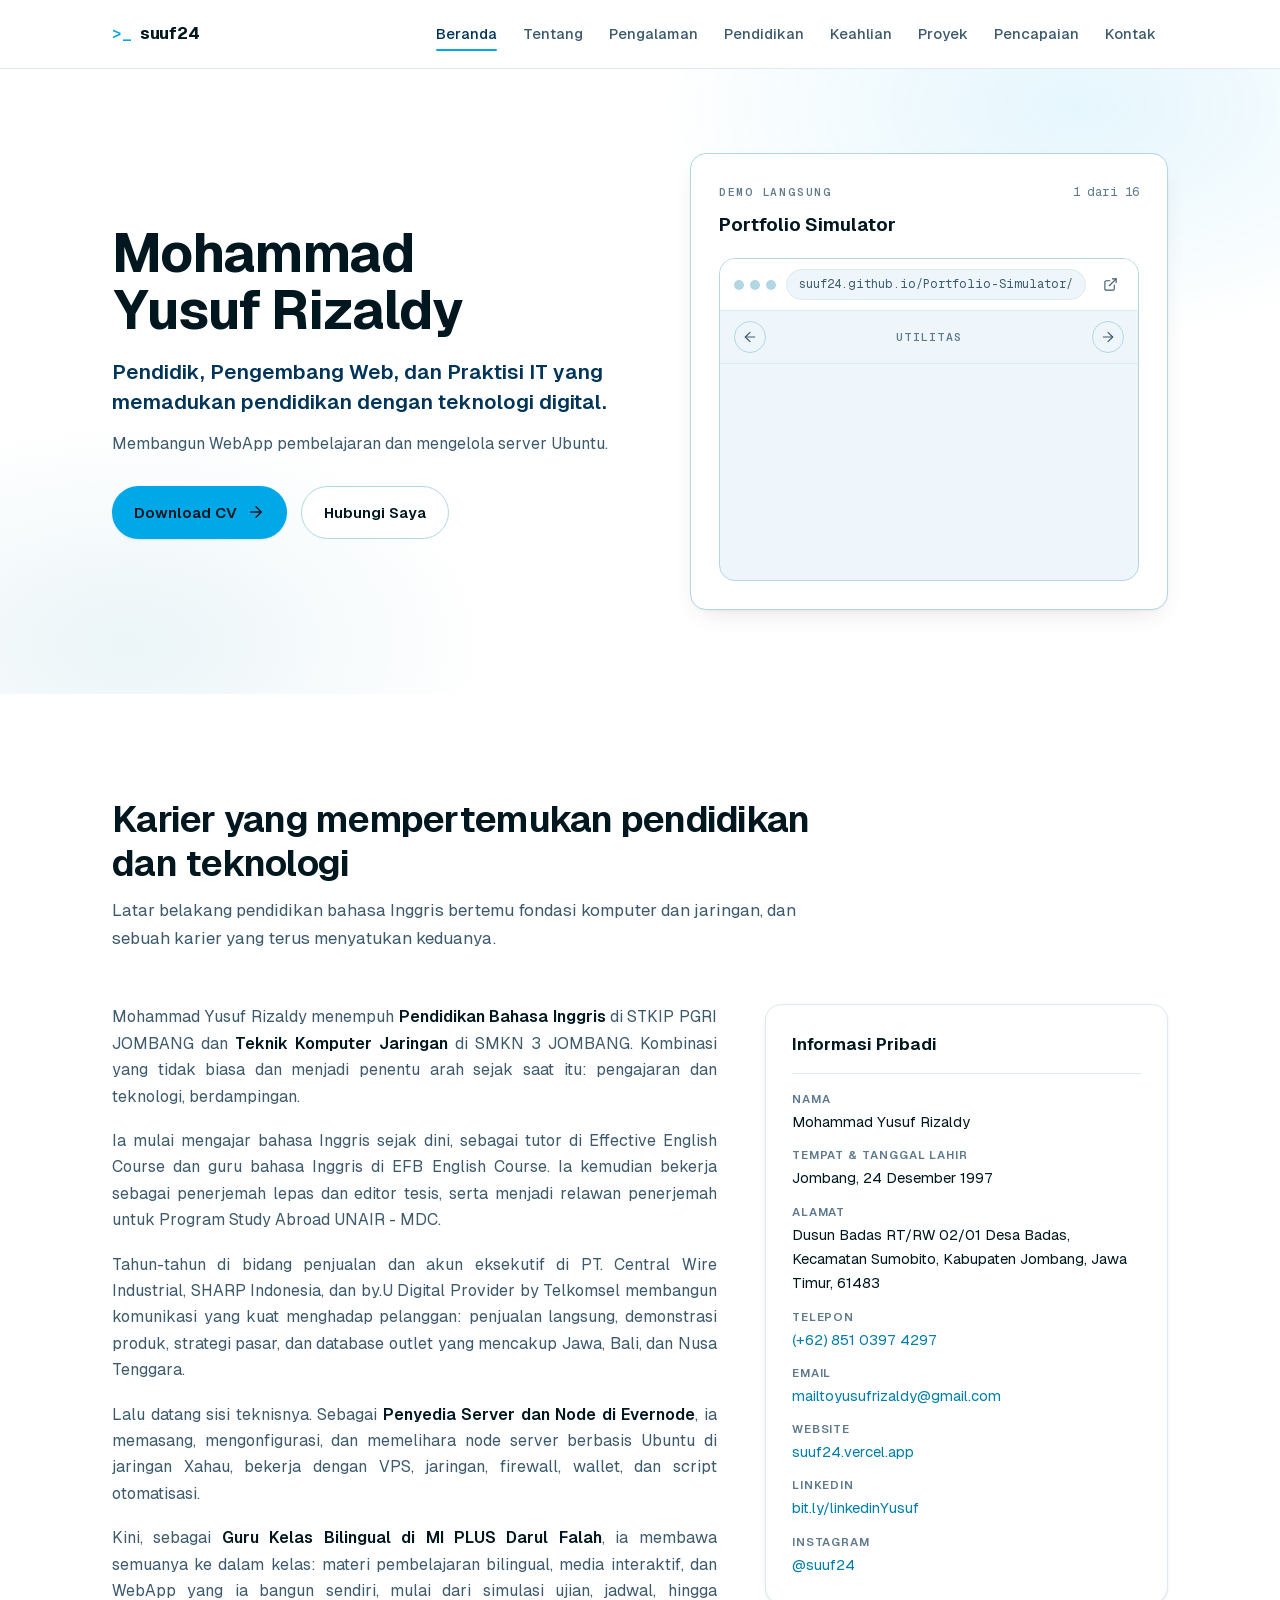
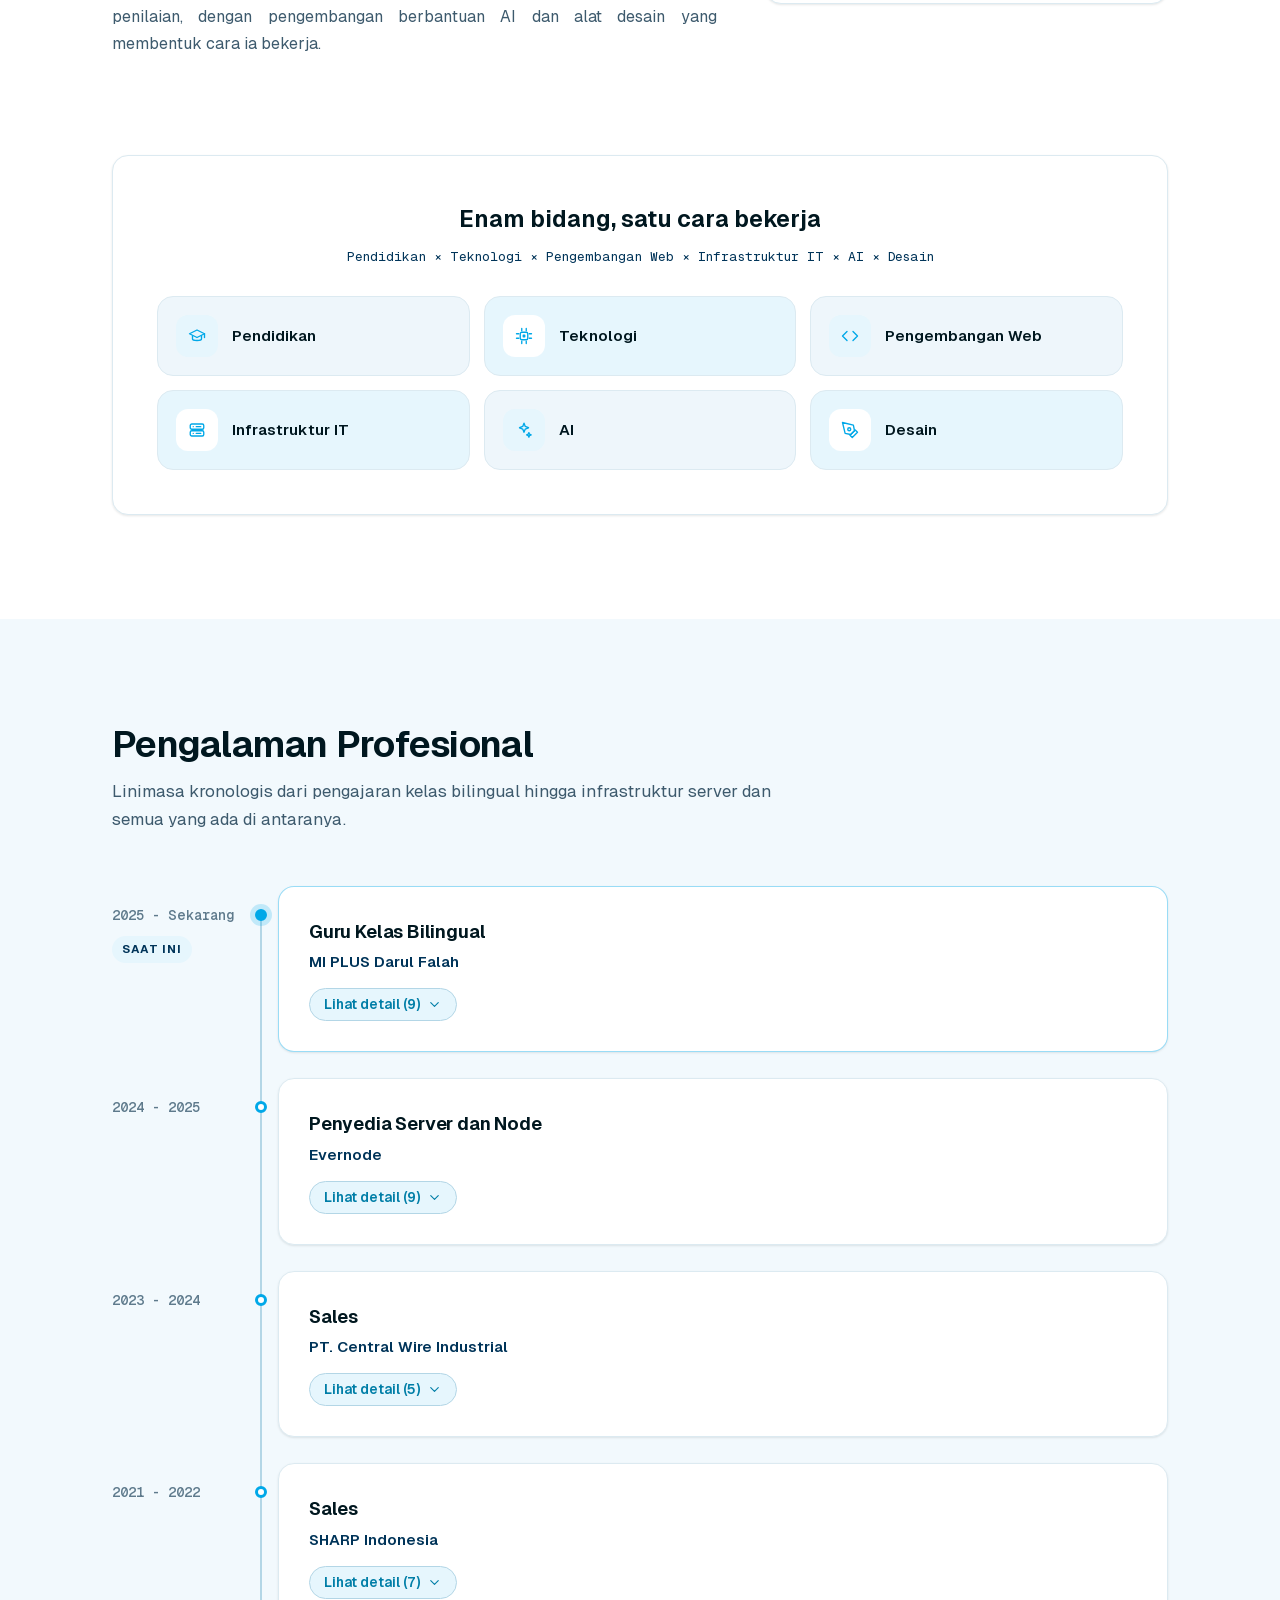
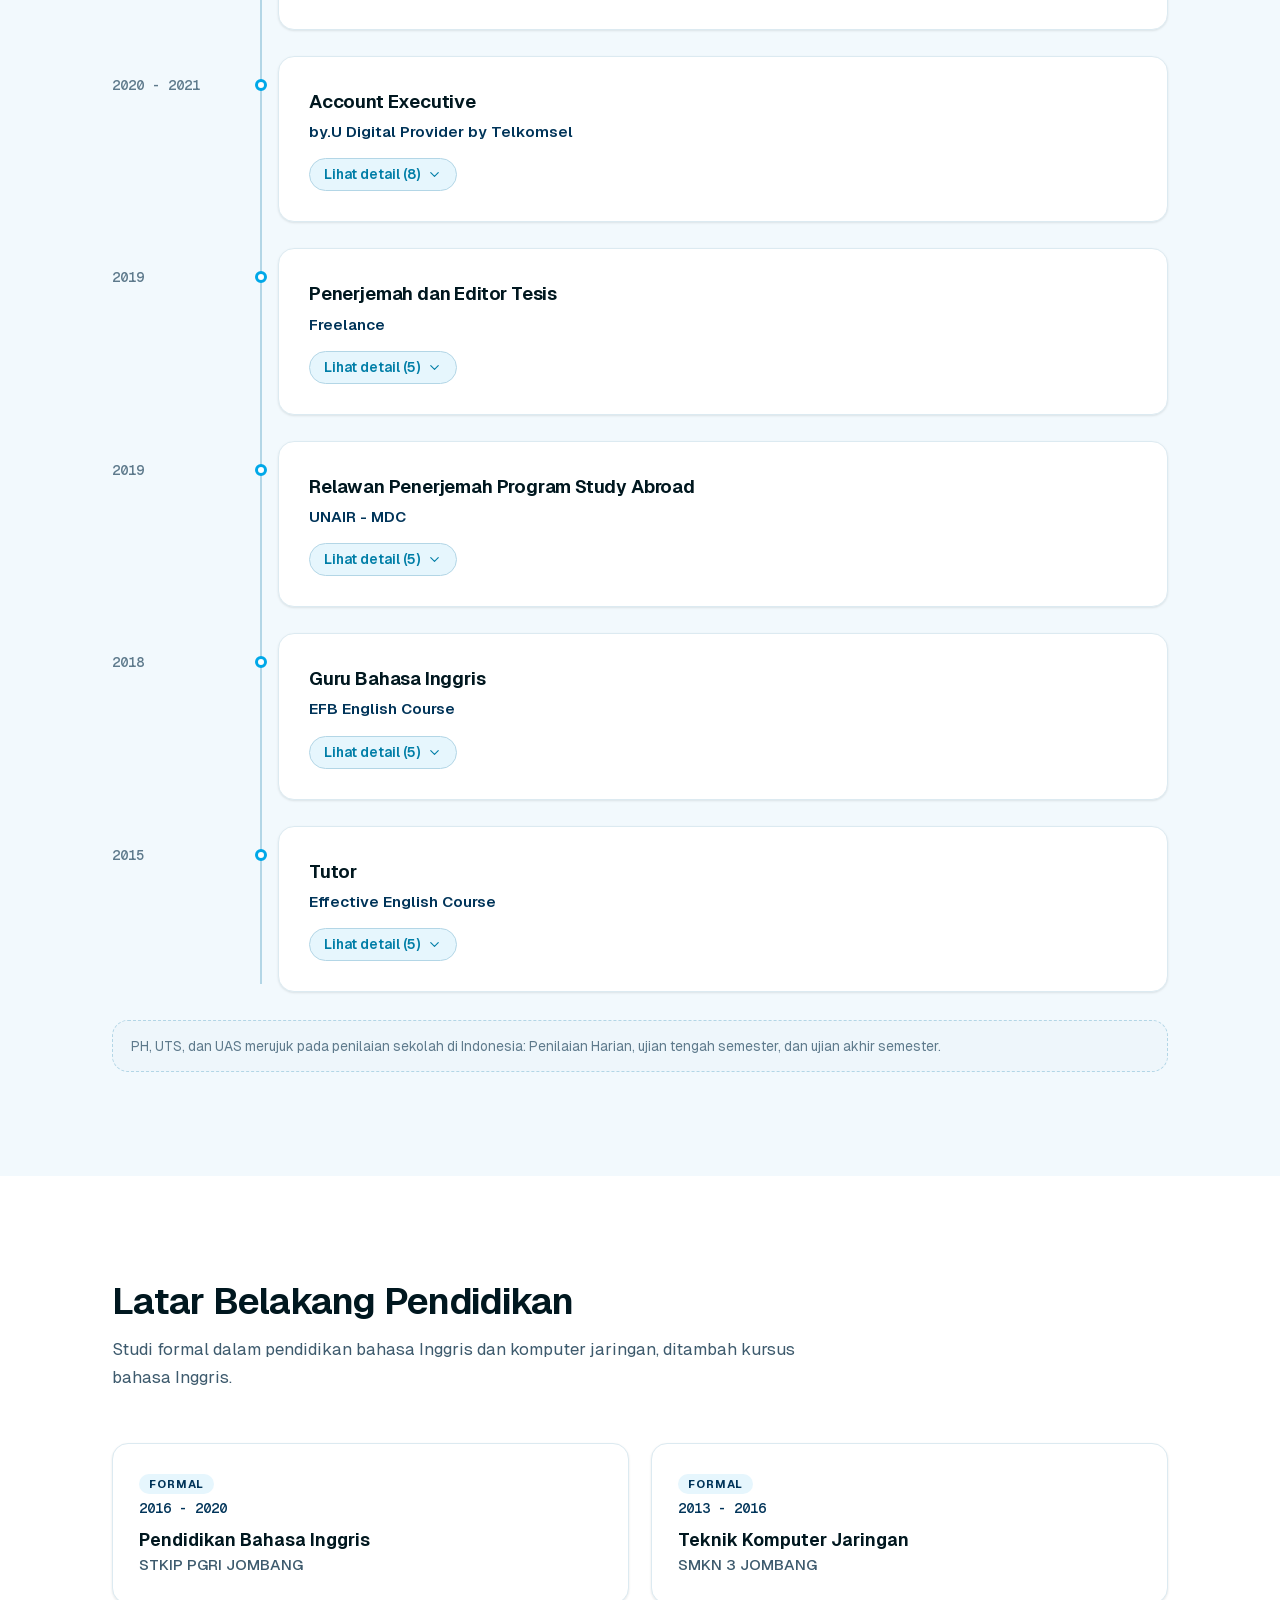
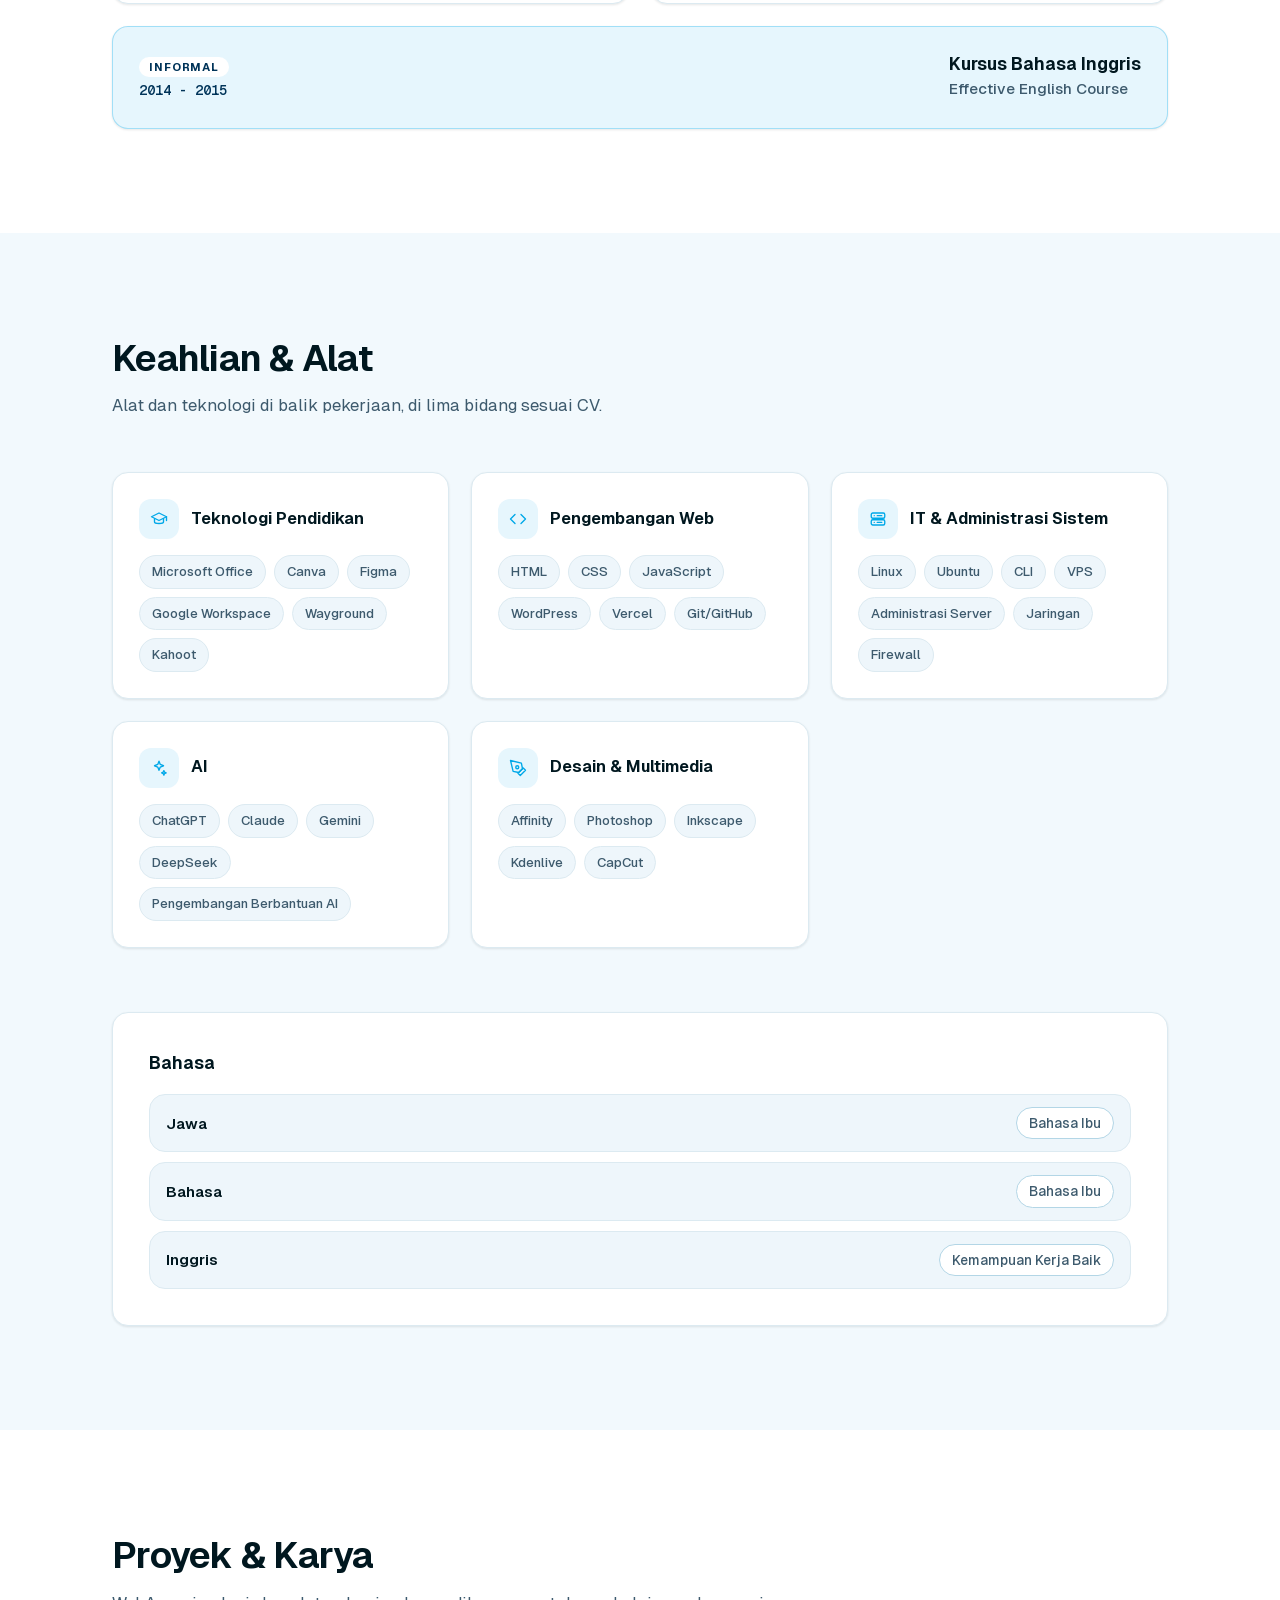
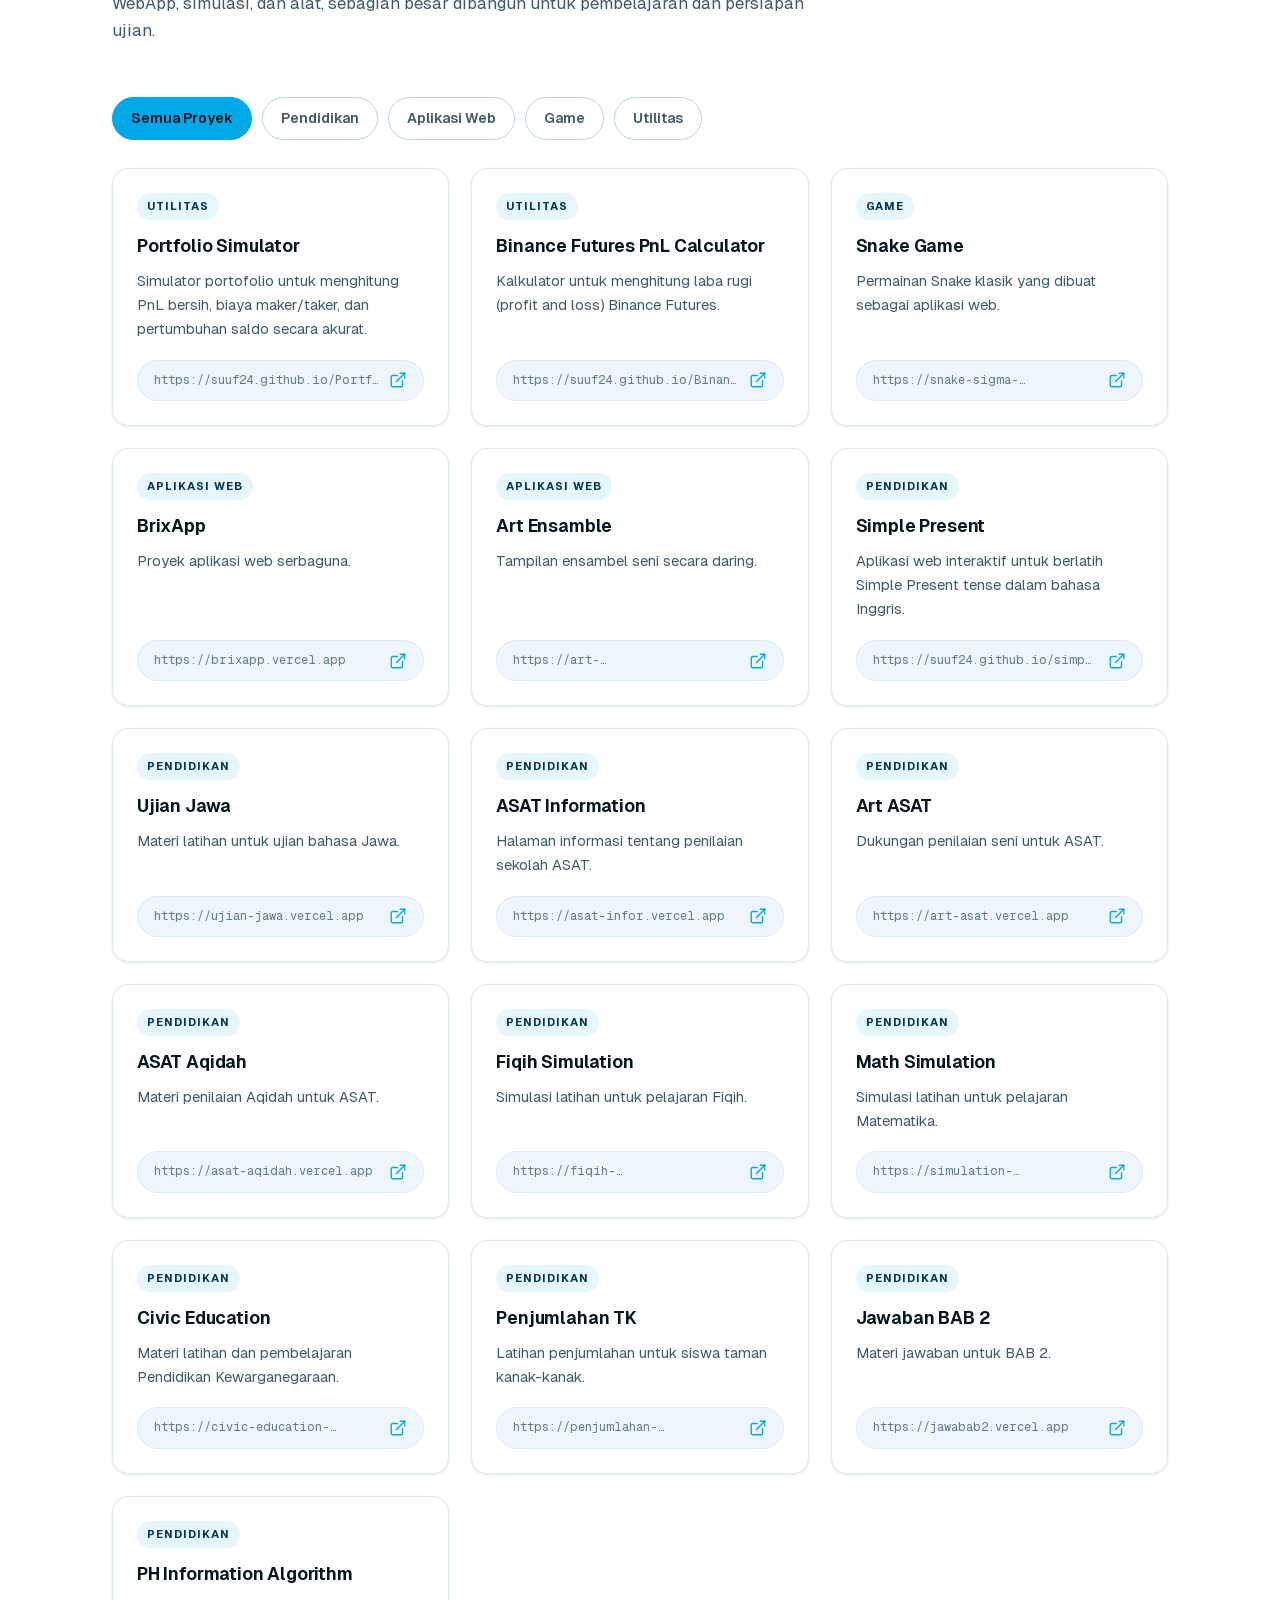
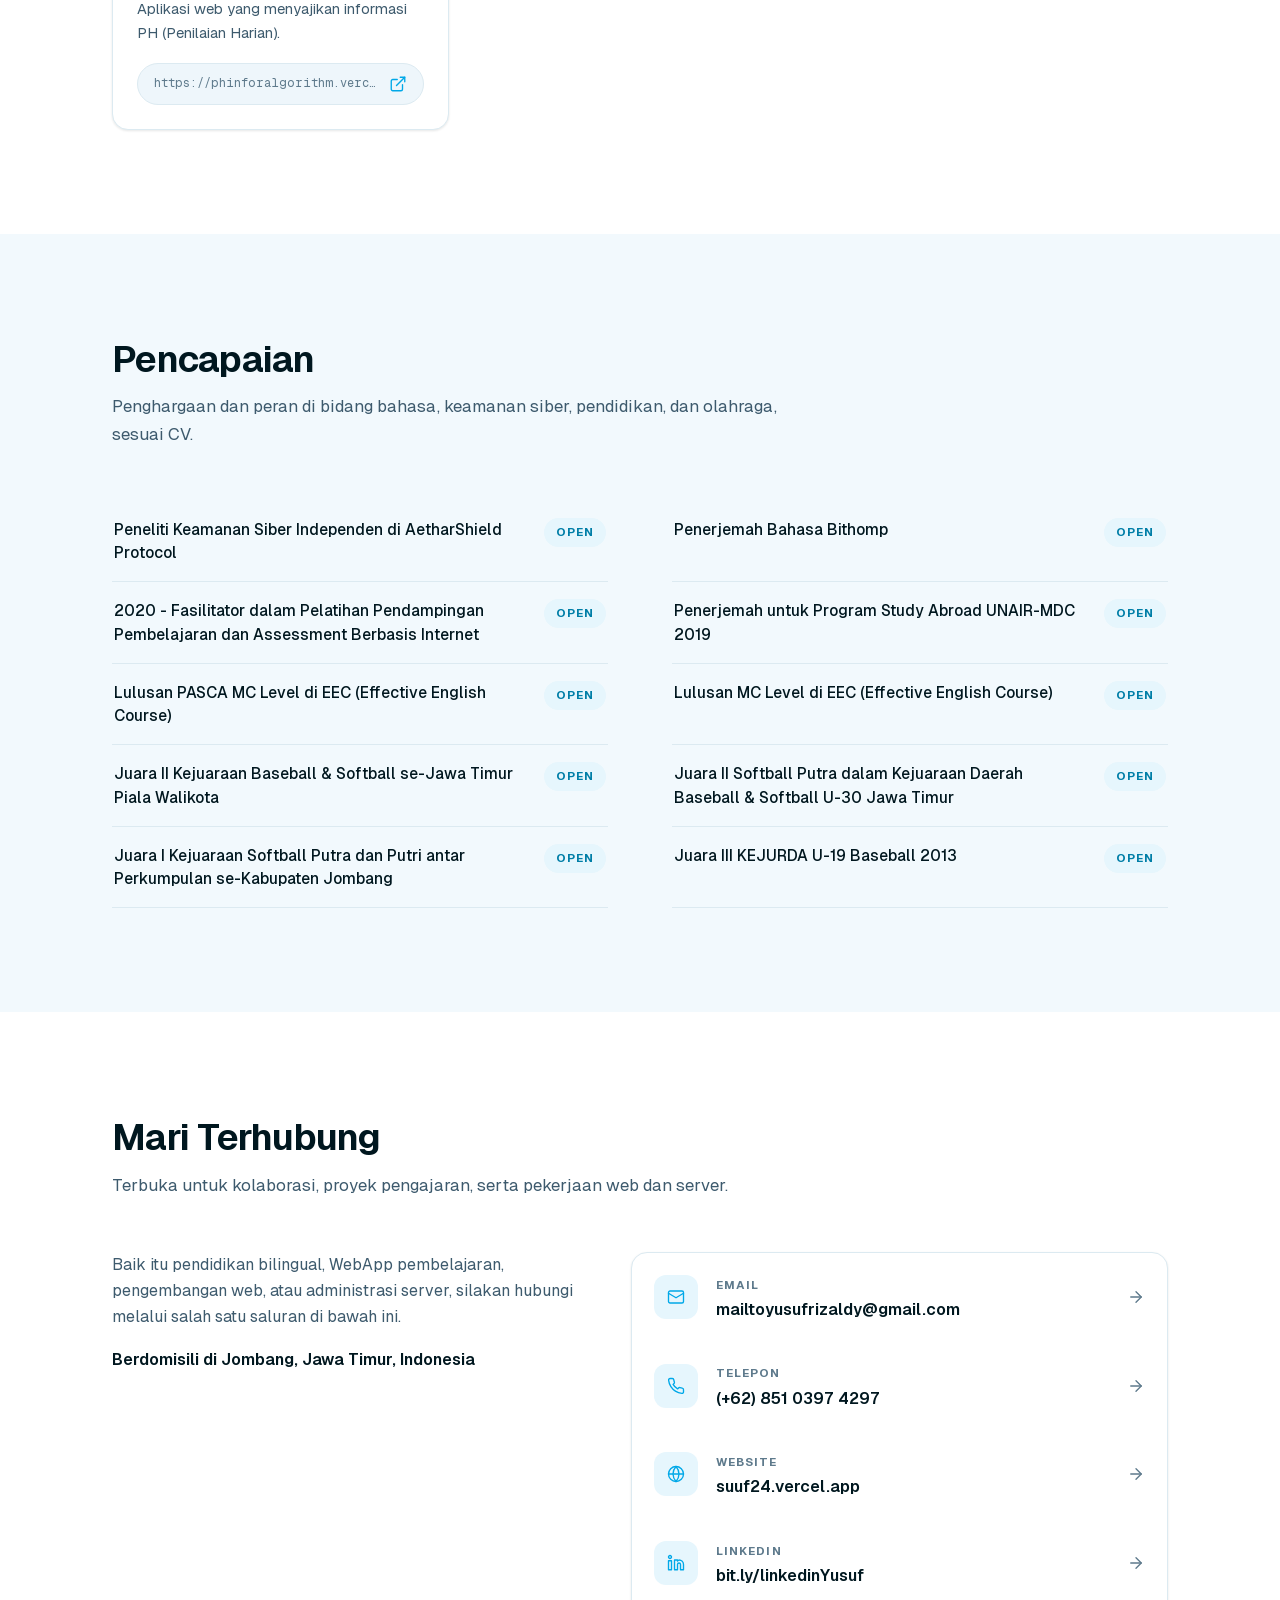
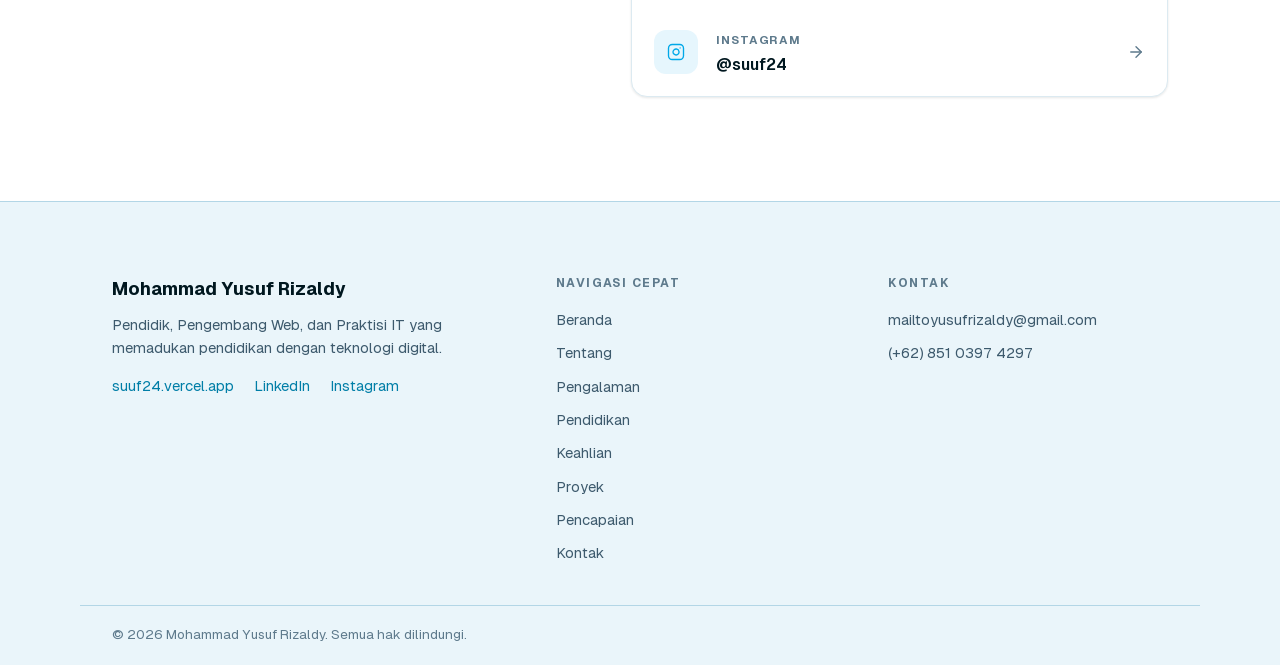
==== commit d60a57a3: "Perbaiki hero landing: foto utuh tanpa terpotong, statistik di atas foto, satu layar tanpa scroll - " ====
--- a/v1/index.html
+++ b/v1/index.html
@@ -56,8 +56,8 @@
           <p class="hero-positioning">Pendidik, Pengembang Web, dan Praktisi IT yang memadukan pendidikan dengan teknologi digital.</p>
           <p class="hero-intro">Membangun WebApp pembelajaran dan mengelola server Ubuntu.</p>
           <div class="hero-actions">
-            <a class="btn btn-primary" href="#projects">
-              Lihat Proyek
+            <a class="btn btn-primary" href="../Curriculum%20Vitae.pdf" target="_blank" rel="noopener noreferrer">
+              Download CV
               <svg class="icon" aria-hidden="true"><use href="#i-arrow-right"></use></svg>
             </a>
             <a class="btn btn-ghost" href="#contact">Hubungi Saya</a>
--- a/v1/css/styles.css
+++ b/v1/css/styles.css
@@ -1642,7 +1642,14 @@
 /* ---------- Responsive ---------- */
 @media (max-width: 1024px) {
   .hero-inner {
-    grid-template-columns: 1fr;
+    /* minmax(0, 1fr) so the column can shrink below the demo's content size;
+       without it the fixed-size mini-browser blows the hero out horizontally */
+    grid-template-columns: minmax(0, 1fr);
+  }
+
+  .hero-copy,
+  .hero-visual {
+    min-width: 0;
   }
 
   .hero-visual {
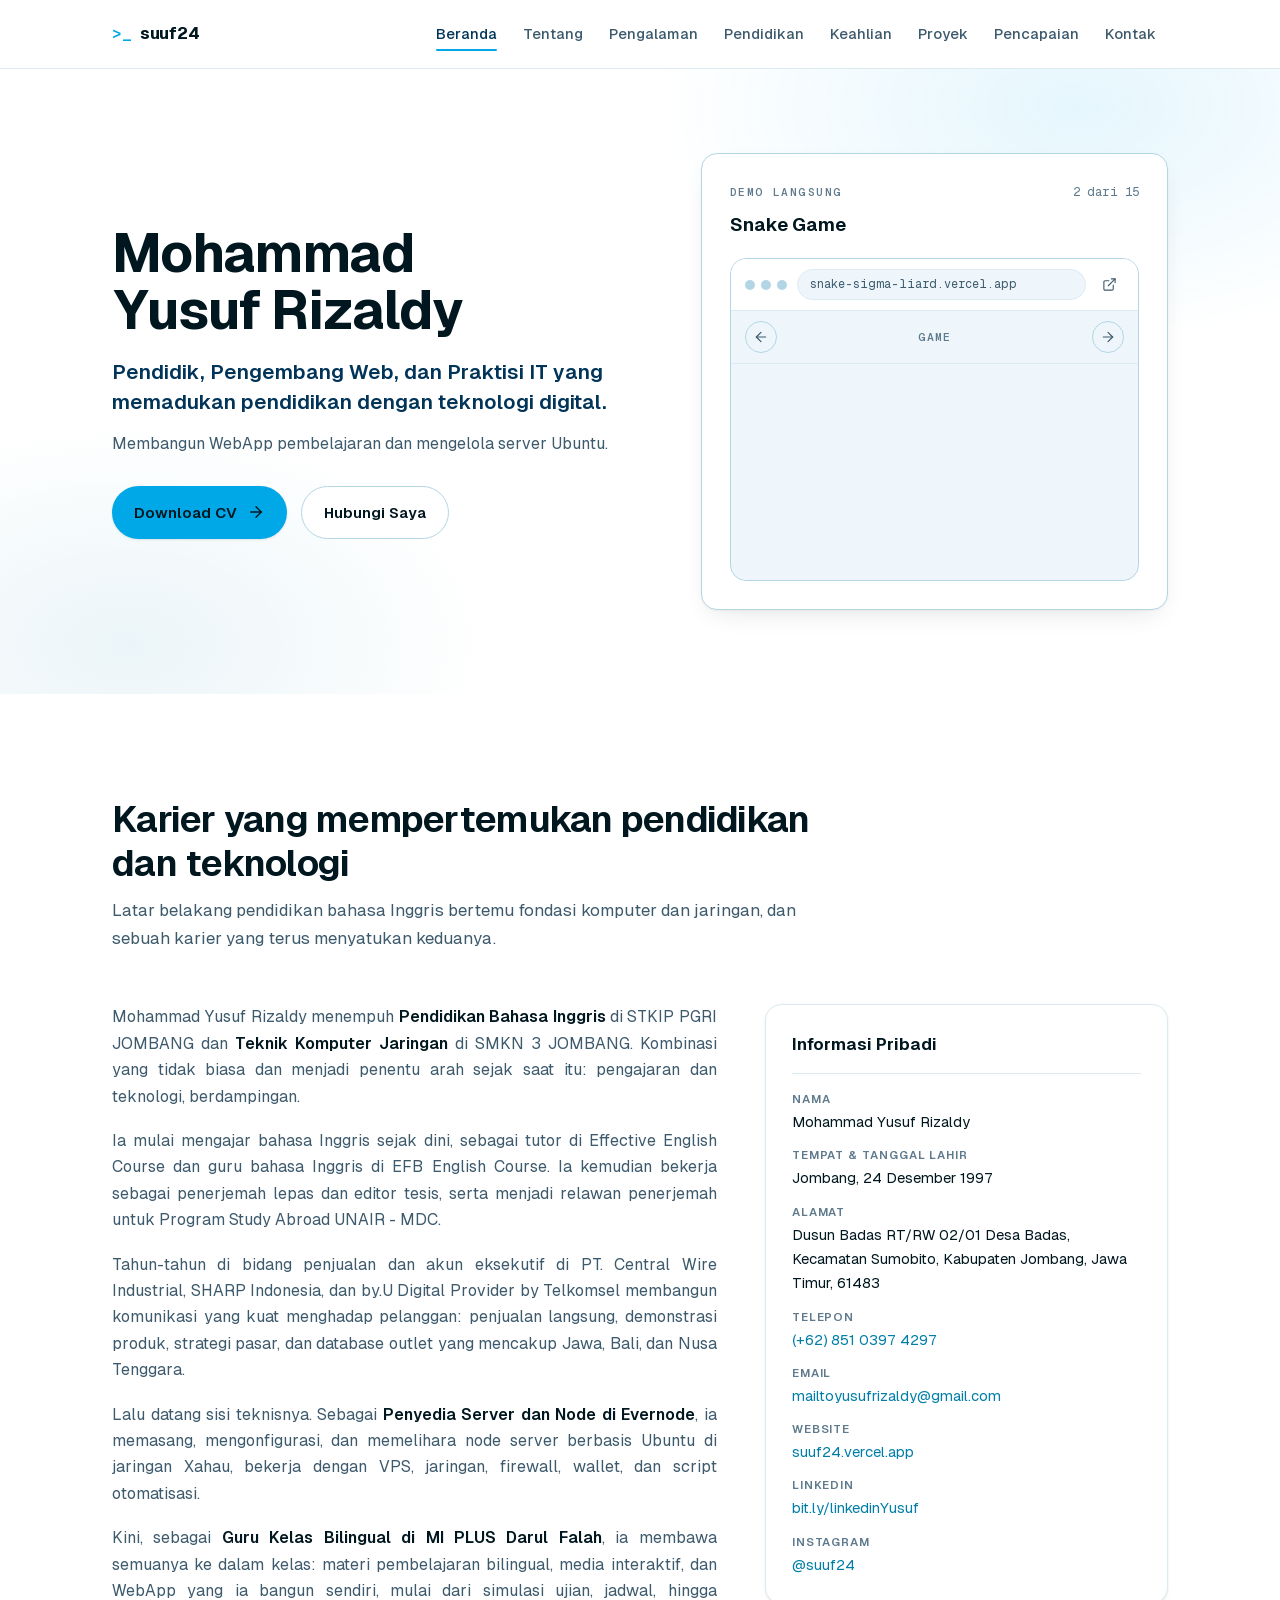
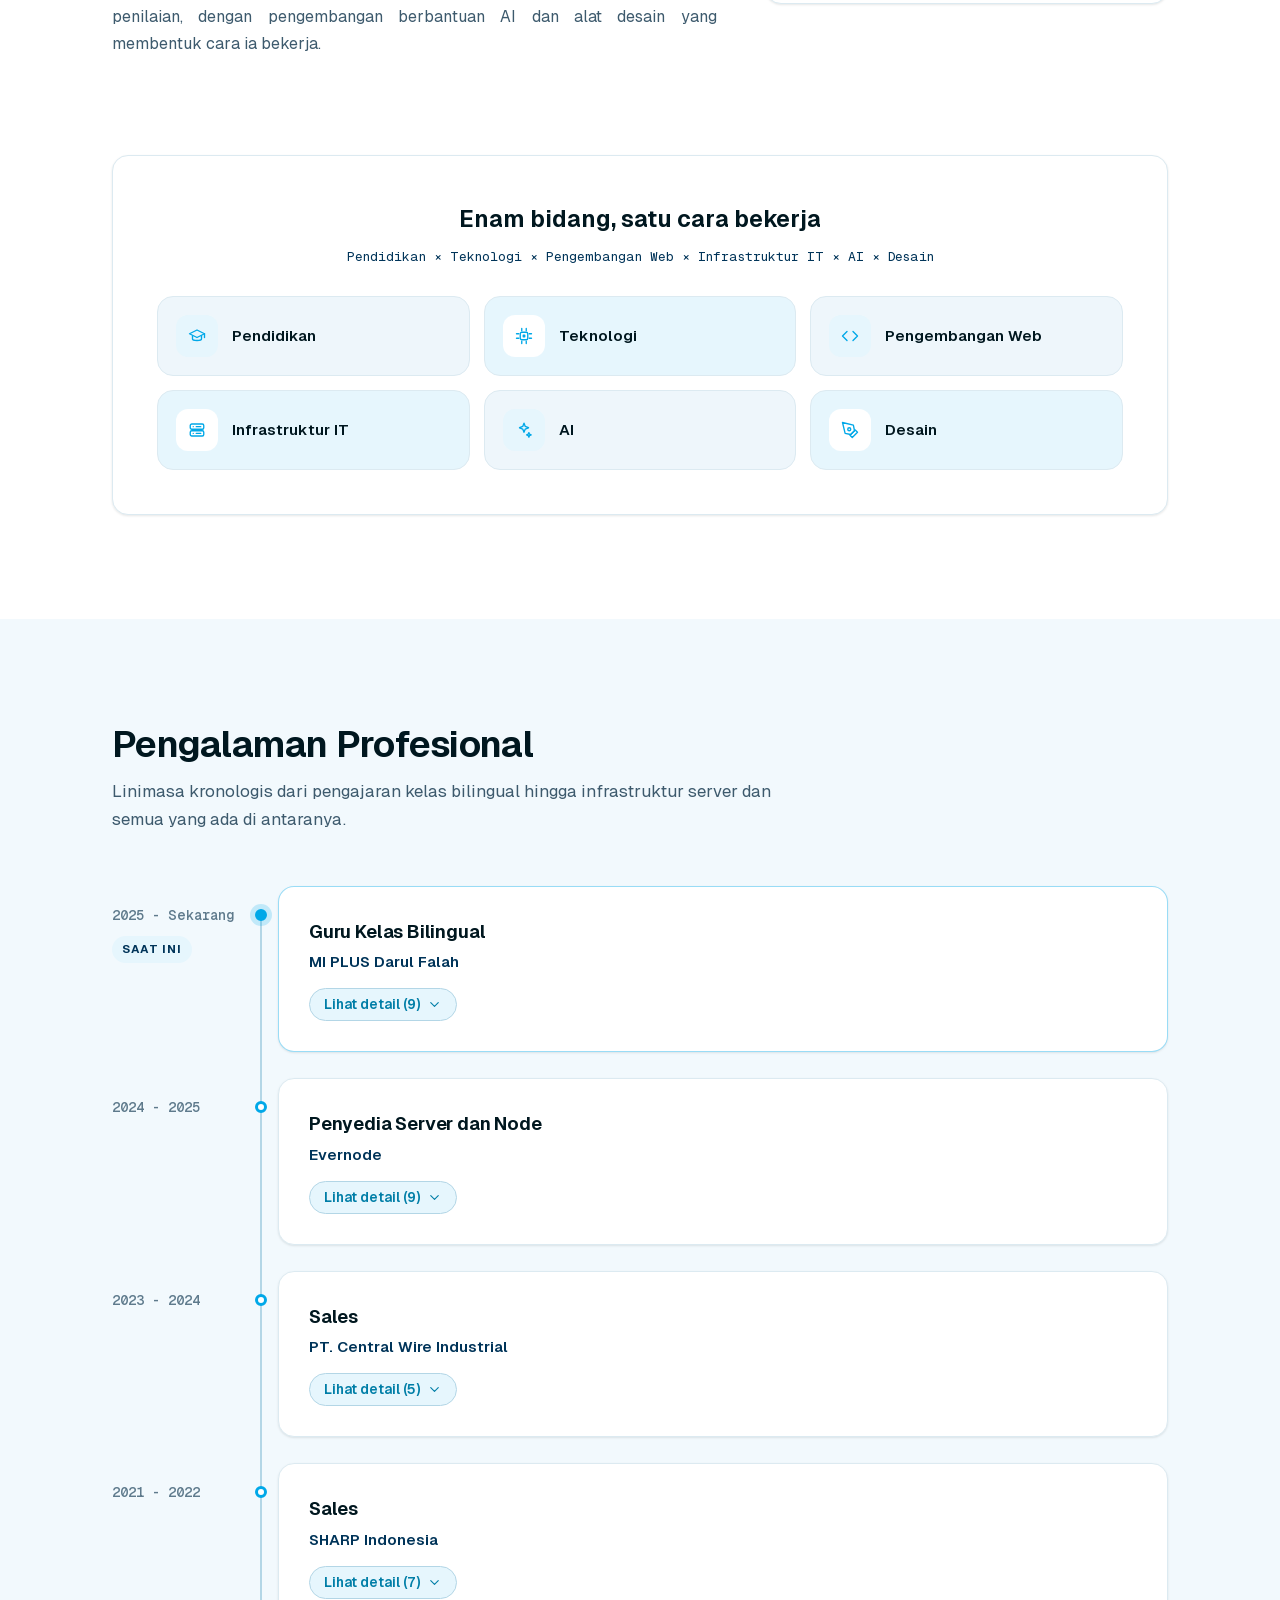
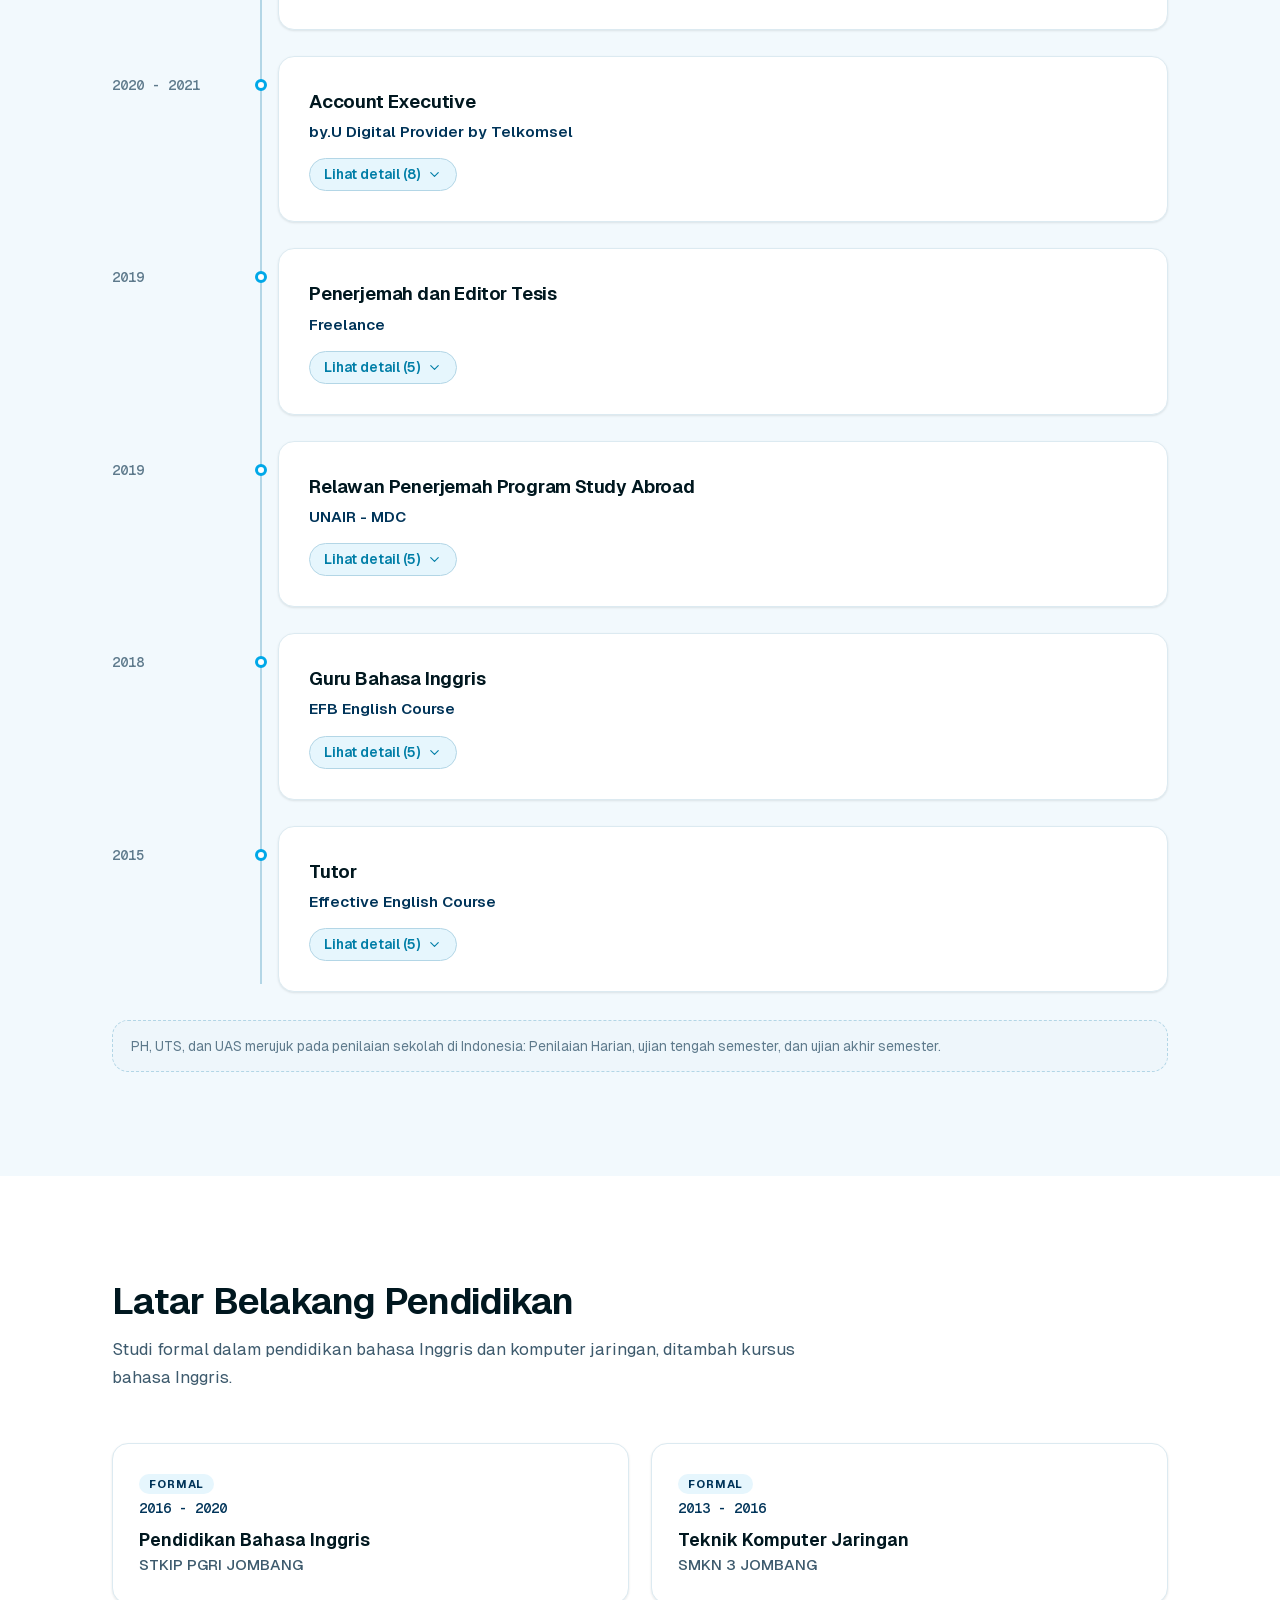
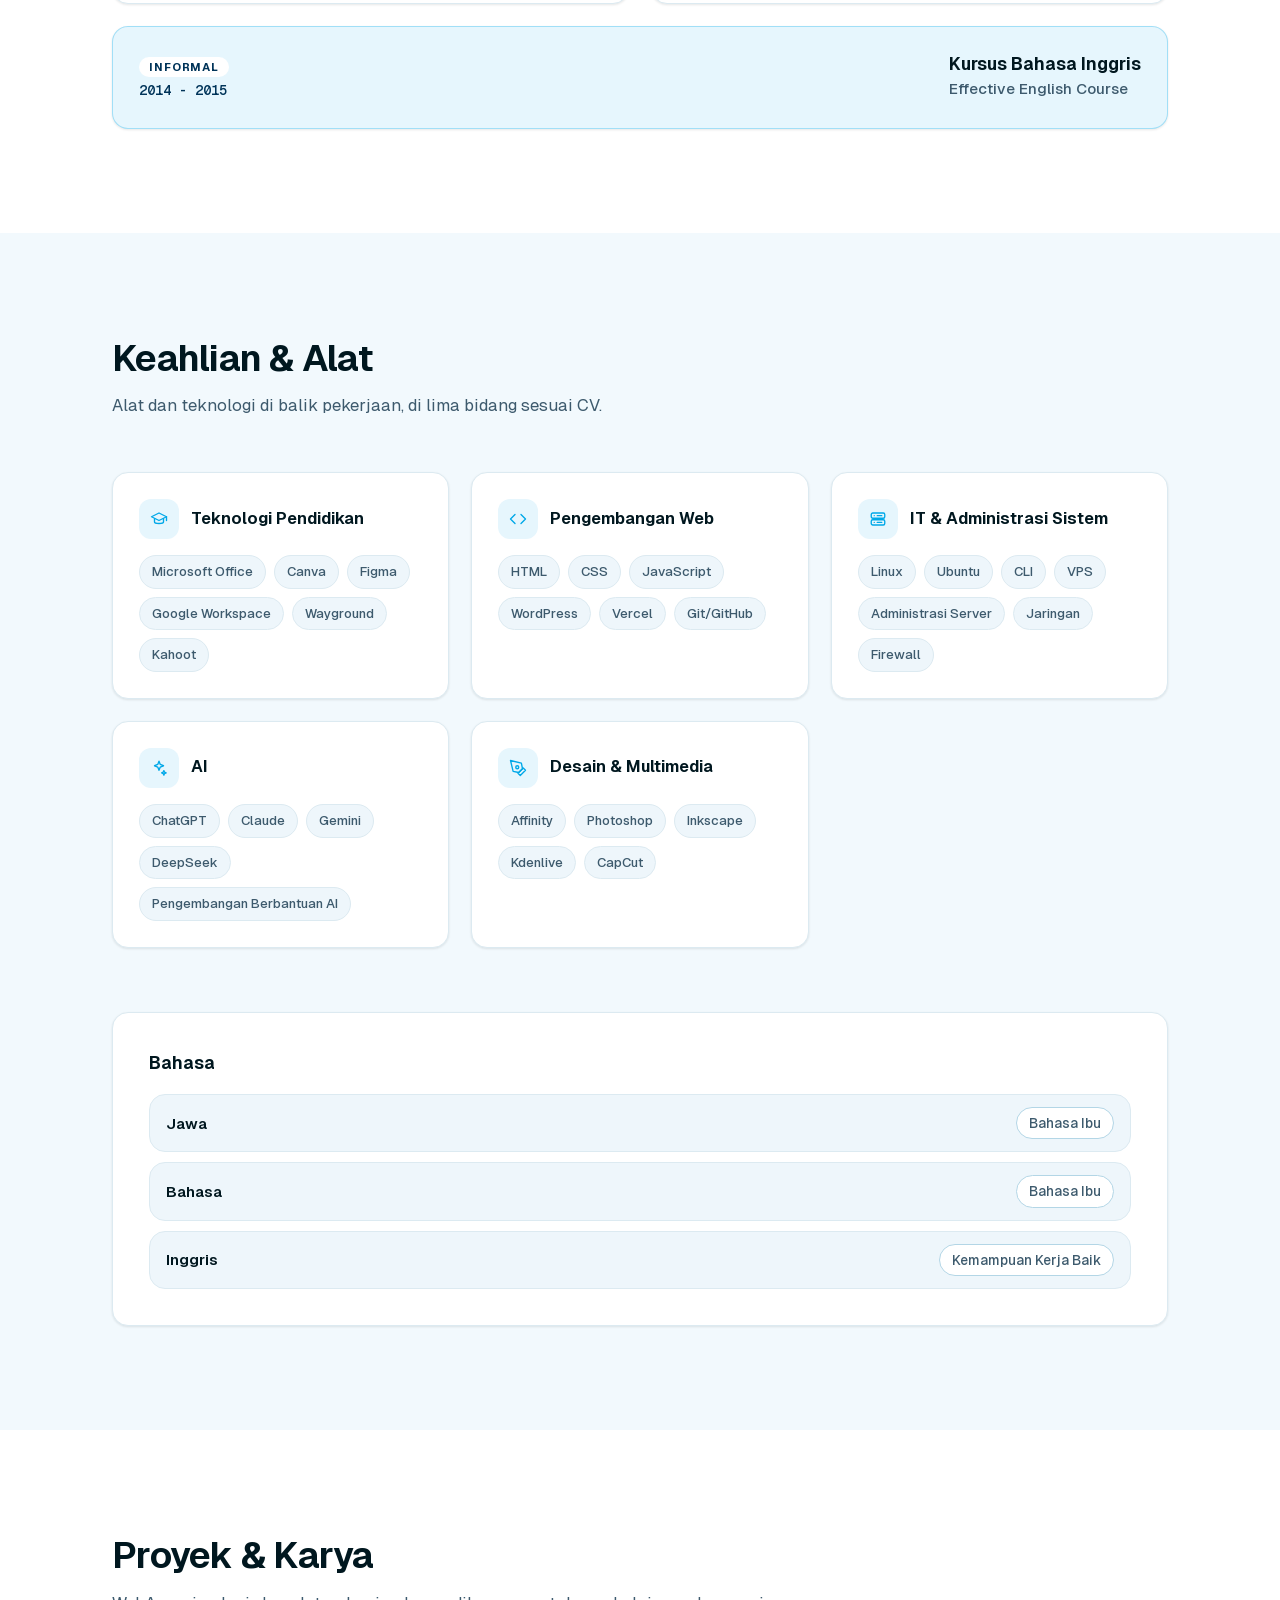
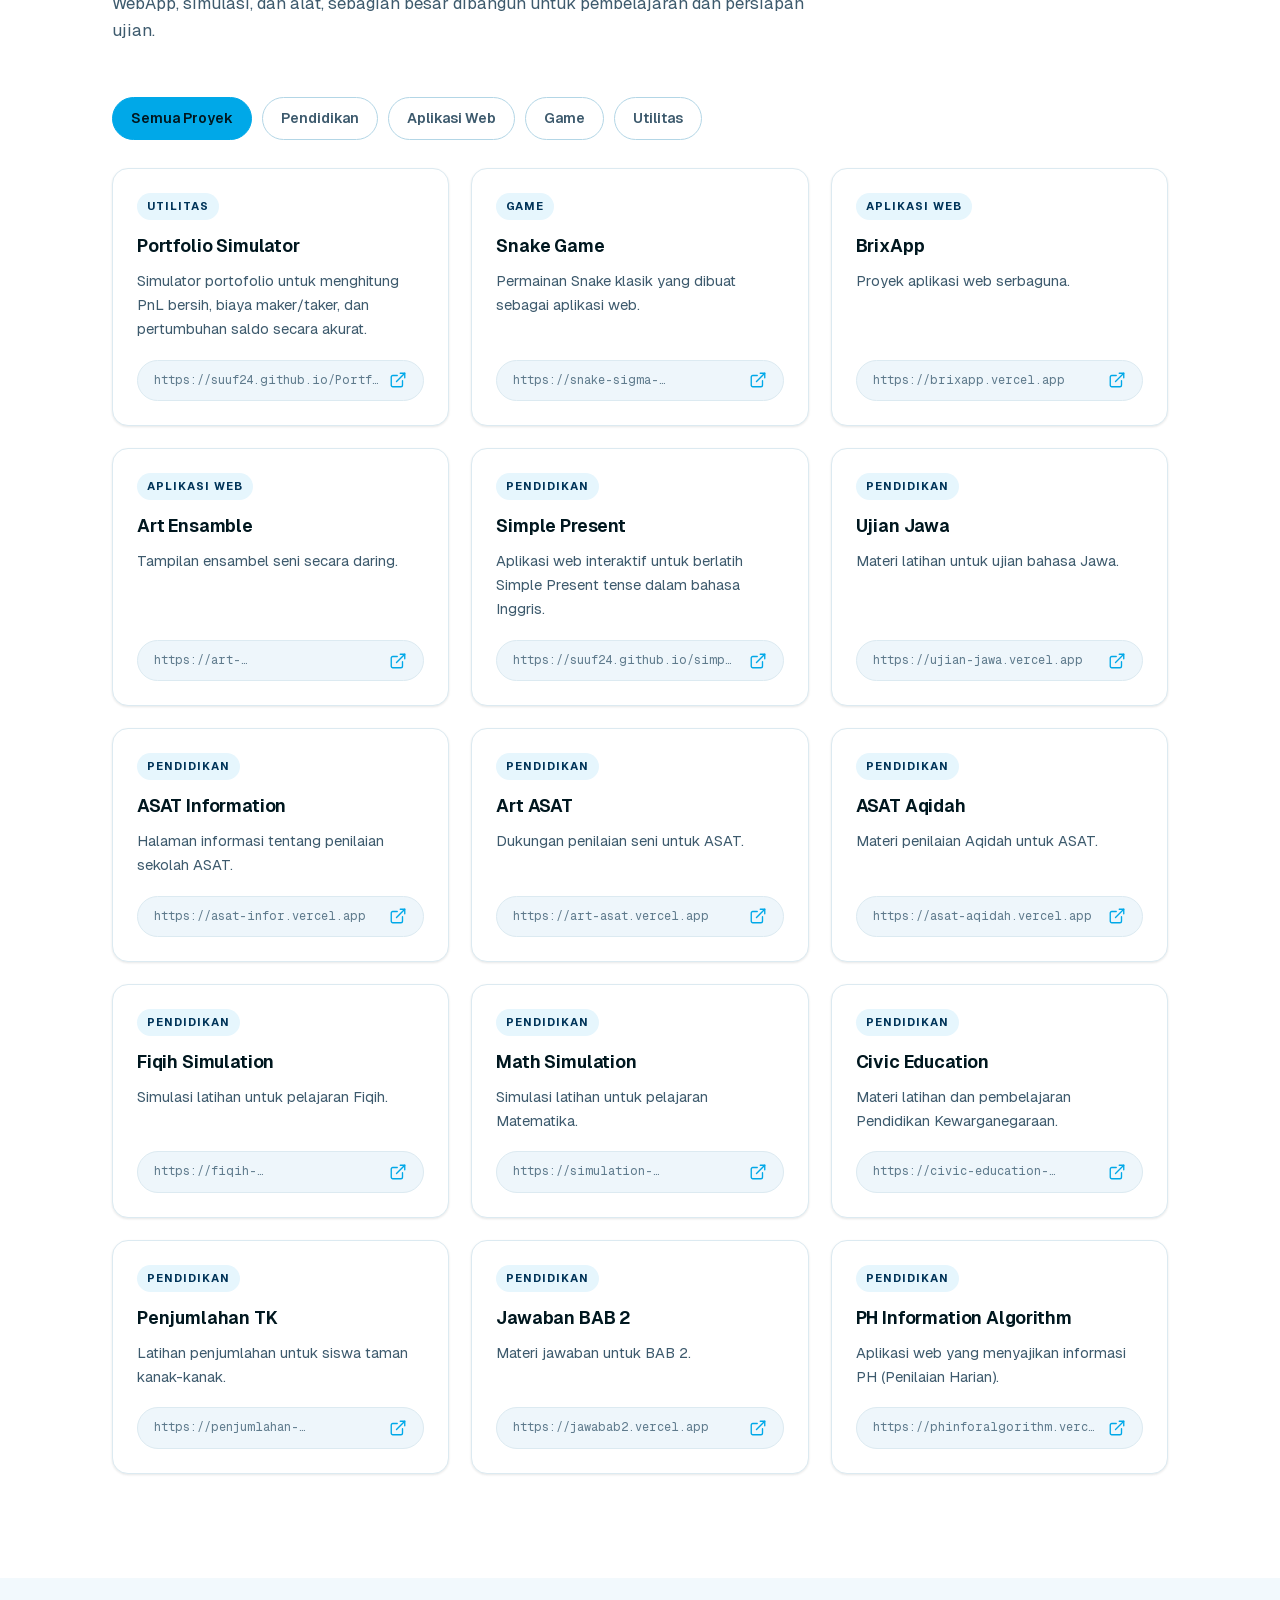
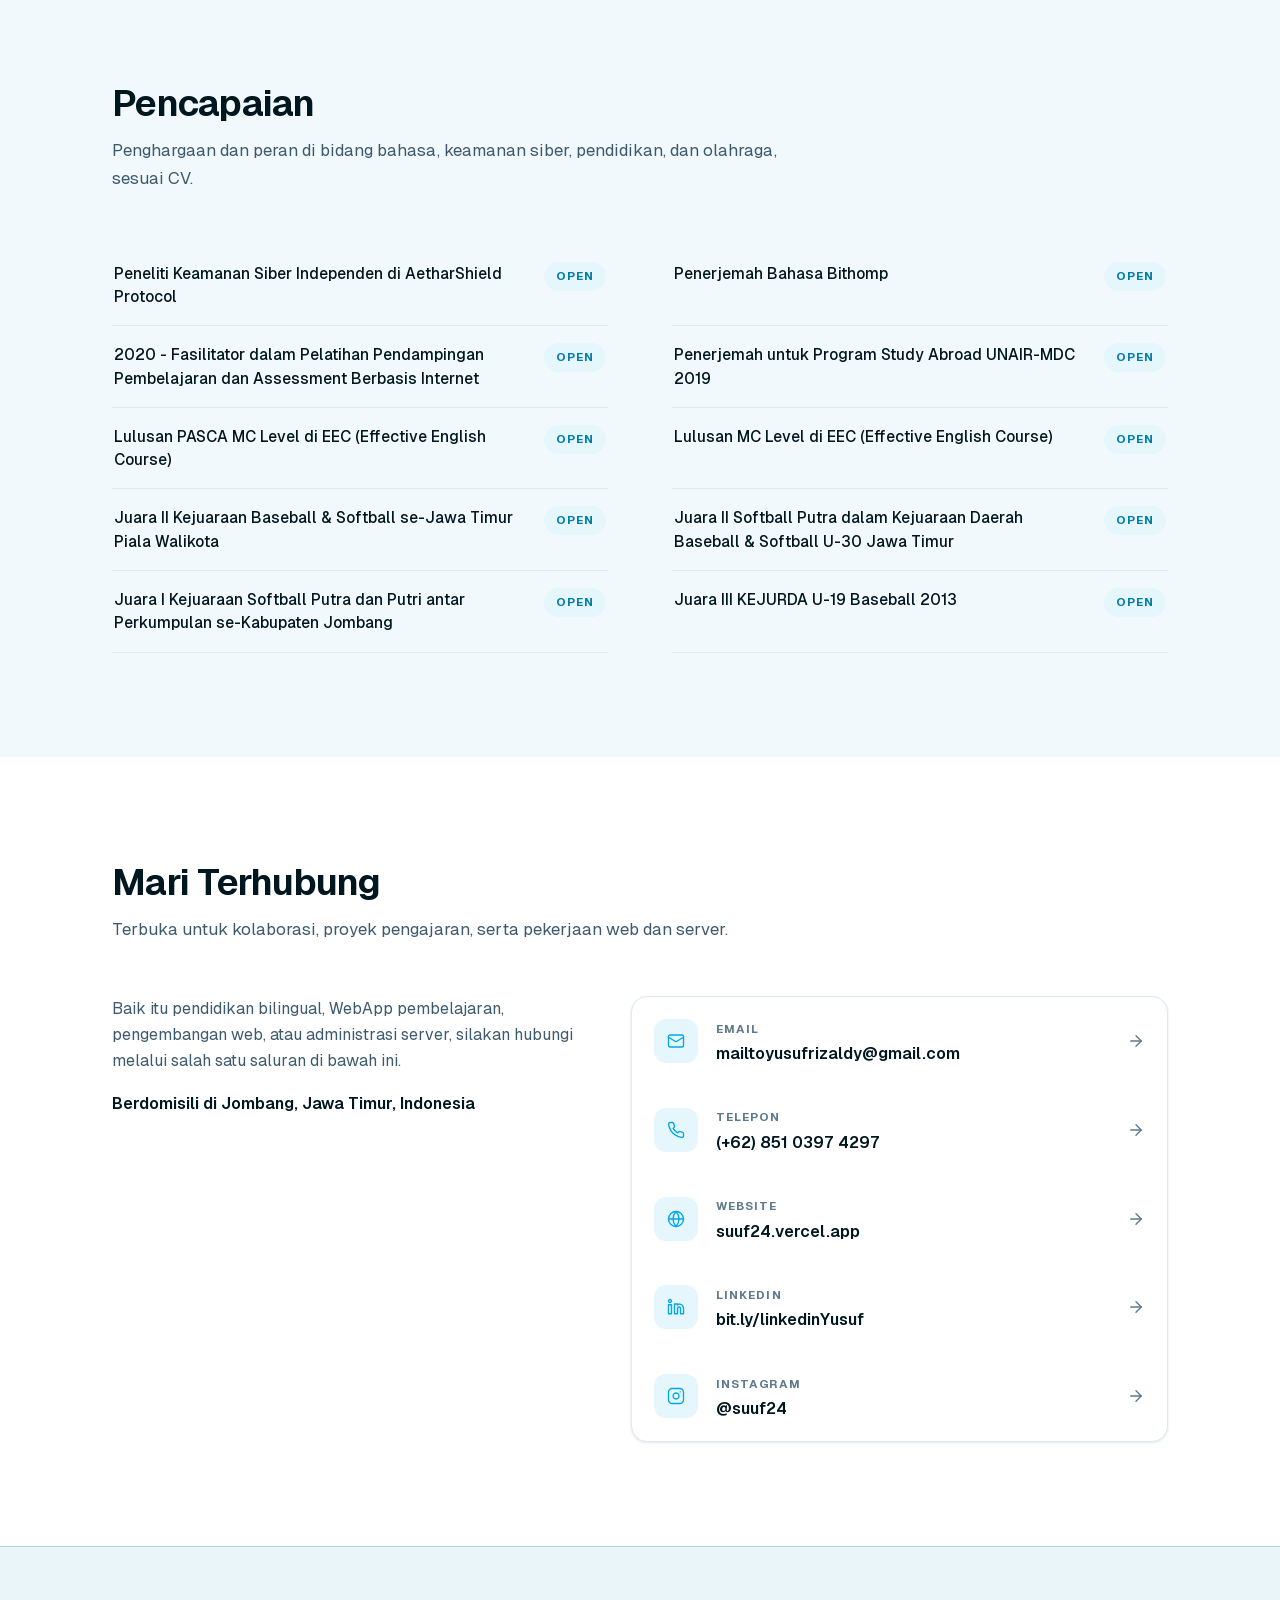
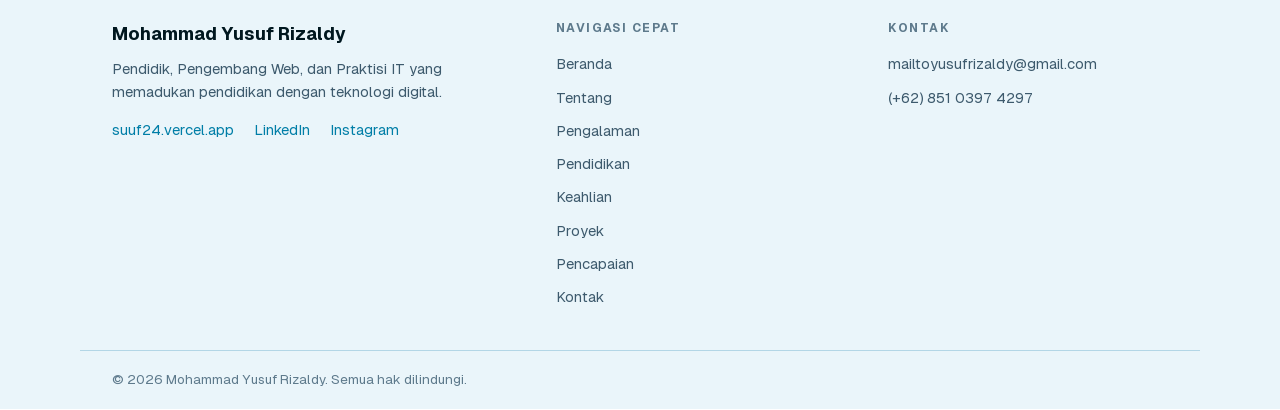
==== commit 9f4d3416: "Animasi kata peran permanen, transisi 0.75s, demo awal Snake, hapus Binance - Landing: kata peran (P" ====
--- a/v1/index.html
+++ b/v1/index.html
@@ -24,15 +24,15 @@
   <meta name="theme-color" content="#ffffff" />
   <link rel="icon" type="image/svg+xml" href="favicon.svg" />
 
-  <link rel="stylesheet" href="css/styles.css" />
+  <link rel="stylesheet" href="css/styles.css?v=20260833" />
 </head>
-<body>
+<body class="page-enter">
   <a class="skip-link" href="#main">Lewati ke konten utama</a>
 
   <!-- ============ NAVIGASI ============ -->
   <header class="site-header" id="site-header">
     <nav class="nav container" aria-label="Navigasi utama">
-      <a class="brand" href="#home" aria-label="Mohammad Yusuf Rizaldy, kembali ke atas">
+      <a class="brand" href="https://suuf24.vercel.app" target="_blank" rel="noopener noreferrer" aria-label="Mohammad Yusuf Rizaldy, buka situs suuf24.vercel.app">
         <span class="brand-mark" aria-hidden="true">&gt;_</span>
         <span class="brand-name">suuf24</span>
       </a>
@@ -303,7 +303,7 @@
     </defs>
   </svg>
 
-  <script src="js/data.js"></script>
-  <script src="js/main.js"></script>
+  <script src="js/data.js?v=20260834"></script>
+  <script src="js/main.js?v=20260834"></script>
 </body>
 </html>
--- a/v1/css/styles.css
+++ b/v1/css/styles.css
@@ -1610,6 +1610,20 @@
   transform: none;
 }
 
+/* ---------- Entrance halaman (0.75s = var(--anim-dur)) ---------- */
+/* JS (main.js) menambah .loaded saat window load -> halaman fade-in +
+   naik perlahan, menyambung transisi exit dari landing page */
+body.page-enter {
+  opacity: 0;
+  transform: translateY(14px);
+  transition: opacity 0.75s ease, transform 0.75s ease;
+}
+
+body.page-enter.loaded {
+  opacity: 1;
+  transform: none;
+}
+
 @media (prefers-reduced-motion: reduce) {
   html {
     scroll-behavior: auto;
@@ -1623,9 +1637,12 @@
     transition-duration: 0.01ms !important;
   }
 
+  /* Pengecualian (diminta eksplisit): entrance halaman & reveal scroll
+     TETAP dianimasikan 0.75s, bukan dimatikan oleh reduced-motion */
+  body.page-enter,
+  body.page-enter.loaded,
   .reveal {
-    opacity: 1;
-    transform: none;
+    transition-duration: 0.75s !important;
   }
 
   /* scroll-driven timeline effects are animation too: keep the original
